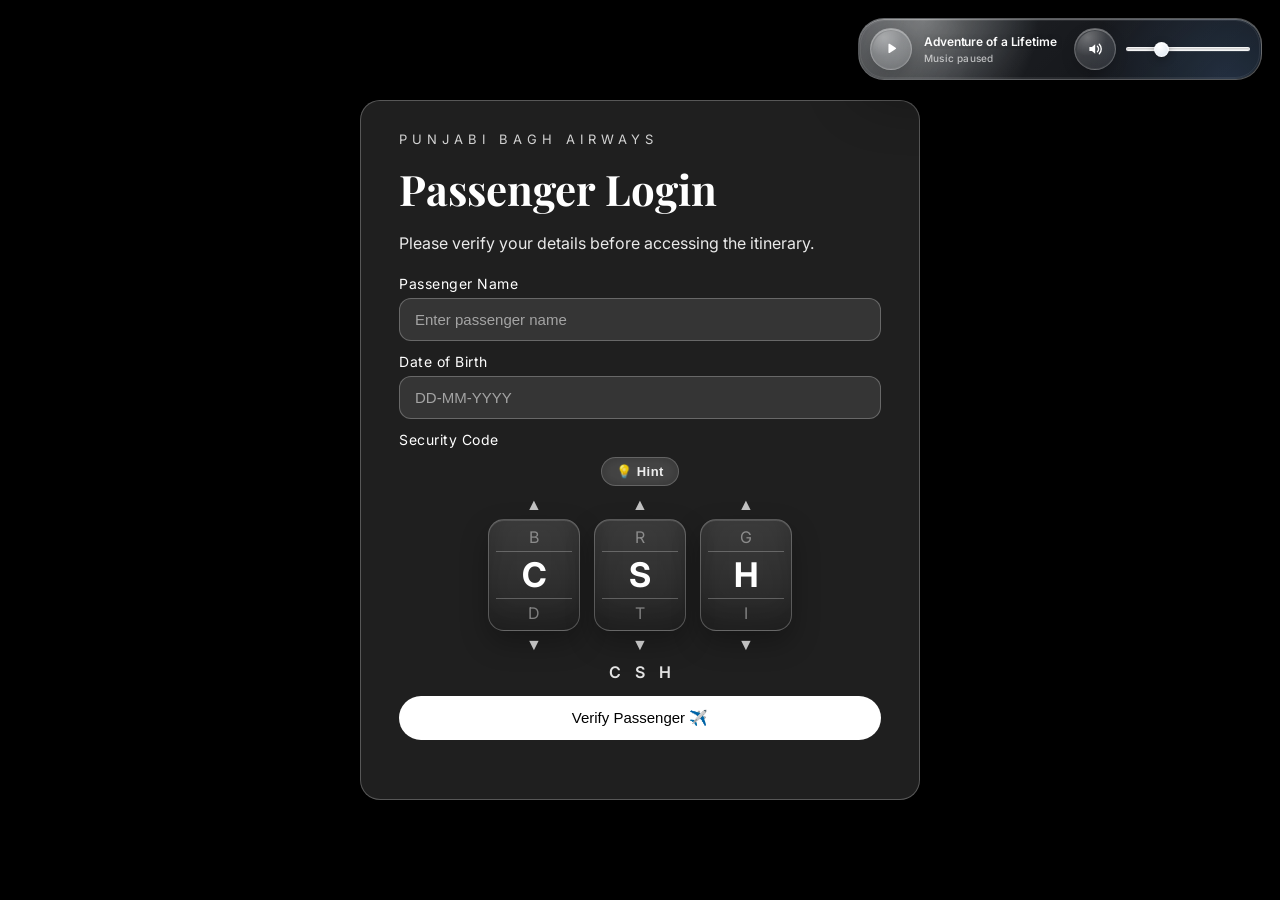
==== index.html @ 774833c1 "Add files via upload" ====
<!DOCTYPE html>
<html lang="en">

<head>

<meta charset="UTF-8">

<meta name="viewport" content="width=device-width, initial-scale=1.0">


<title>
Punjabi Bagh Airways ✈️
</title>



<link rel="preconnect" href="https://fonts.googleapis.com">

<link rel="preconnect" href="https://fonts.gstatic.com" crossorigin>


<link href="https://fonts.googleapis.com/css2?family=Inter:wght@300;400;500;600&family=Playfair+Display:wght@600;700&display=swap" rel="stylesheet">


<link rel="stylesheet" href="style.css">


</head>



<body>



<!-- BACKGROUND VIDEO -->

<video class="background-video"
       autoplay
       muted
       loop
       playsinline>

    <source src="assets/plane-takeoff.mp4" type="video/mp4">

</video>




<div class="video-overlay"></div>


<!-- BACKGROUND MUSIC -->
<audio id="backgroundMusic" loop preload="metadata">
    <source src="assets/music/coldplay.mp3" type="audio/mpeg">
    Your browser does not support background audio.
</audio>

<div class="music-player" id="musicPlayer" aria-label="Background music controls">
    <div class="music-player-shine" aria-hidden="true"></div>

    <button type="button"
            class="music-icon-button"
            id="musicPlayButton"
            aria-label="Play background music"
            title="Play background music">
        <span class="music-icon" id="musicPlayIcon" aria-hidden="true"></span>
    </button>

    <div class="music-details">
        <span class="music-title">Adventure of a Lifetime</span>
        <span class="music-status" id="musicStatus" aria-live="polite">Music paused</span>
    </div>

    <button type="button"
            class="music-icon-button"
            id="musicMuteButton"
            aria-label="Mute background music"
            title="Mute background music">
        <span class="music-icon" id="musicMuteIcon" aria-hidden="true"></span>
    </button>

    <label class="volume-control" for="musicVolume">
        <span class="sr-only">Background music volume</span>
        <input type="range"
               id="musicVolume"
               min="0"
               max="100"
               value="25"
               aria-label="Background music volume">
    </label>
</div>

<main class="container">






<!-- =========================
     LOGIN SCREEN
========================= -->

<section class="screen login-card">

    <p class="brand">PUNJABI BAGH AIRWAYS</p>

    <h1>Passenger Login</h1>

    <p class="login-subtitle">
        Please verify your details before accessing the itinerary.
    </p>

    <div class="login-form">

        <label>
            Passenger Name
            <input id="loginName" type="text" placeholder="Enter passenger name">
        </label>

        <label>
            Date of Birth
            <input id="loginDob" type="text" placeholder="DD-MM-YYYY" maxlength="10">
        </label>

        <div class="security-section">
            <span class="security-label">Security Code</span>

            <div class="hint-wrapper">
                <button
                    type="button"
                    class="hint-trigger"
                    id="hintTrigger"
                    aria-expanded="false"
                    aria-controls="securityHint">
                    💡 Hint
                </button>

                <div
                    class="security-hint"
                    id="securityHint"
                    role="tooltip"
                    aria-hidden="true">
                    Think of someone who always<br>
                    gets excited to see you. 🐶
                </div>
            </div>

            <div class="scroll-lock" aria-label="Three letter security lock">

                <div class="lock-wheel" data-wheel="0">
                    <button type="button" class="lock-arrow lock-up" aria-label="Previous letter">▲</button>
                    <div class="lock-window">
                        <span class="lock-prev">Q</span>
                        <strong class="lock-current">R</strong>
                        <span class="lock-next">S</span>
                    </div>
                    <button type="button" class="lock-arrow lock-down" aria-label="Next letter">▼</button>
                </div>

                <div class="lock-wheel" data-wheel="1">
                    <button type="button" class="lock-arrow lock-up" aria-label="Previous letter">▲</button>
                    <div class="lock-window">
                        <span class="lock-prev">H</span>
                        <strong class="lock-current">I</strong>
                        <span class="lock-next">J</span>
                    </div>
                    <button type="button" class="lock-arrow lock-down" aria-label="Next letter">▼</button>
                </div>

                <div class="lock-wheel" data-wheel="2">
                    <button type="button" class="lock-arrow lock-up" aria-label="Previous letter">▲</button>
                    <div class="lock-window">
                        <span class="lock-prev">N</span>
                        <strong class="lock-current">O</strong>
                        <span class="lock-next">P</span>
                    </div>
                    <button type="button" class="lock-arrow lock-down" aria-label="Next letter">▼</button>
                </div>

            </div>

            <div class="selected-code" id="selectedCode">RIO</div>
        </div>

        <button id="loginButton" class="login-btn">
            Verify Passenger ✈️
        </button>

        <p id="loginMessage"></p>

    </div>

</section>


<!-- =========================
     PAGE 1
========================= -->


<section class="screen invitation-card hidden">

    <p class="brand">
        PUNJABI BAGH AIRWAYS
    </p>

    <h1>
        One Trip.<br>
        Two Countries.<br>
        Countless Stories.
    </h1>

    <p class="subtitle">
        An office trip.
        <br>
        A travel plan.
        <br>
        One unforgettable itinerary.
    </p>

    <div class="route">

        <span>🇮🇳 India</span>

        <span class="arrow">→</span>

        <span>🇬🇧 London</span>

        <span class="arrow">→</span>

        <span>🇯🇵 Japan</span>

    </div>

    <div class="journey-card">

        <div class="journey-item">
            <span class="journey-title">Phase 01</span>
            <span class="journey-text">Case Studies & Meetings 🇬🇧</span>
        </div>

        <div class="journey-item">
            <span class="journey-title">Phase 02</span>
            <span class="journey-text">Sushi, Shrines & Side Quests 🇯🇵</span>
        </div>

    </div>

    <p class="question">
        Passenger <strong>Tanya Arora</strong>,
        <br><br>
        Would you like to accept this itinerary?
    </p>

    <div class="buttons">

        <button class="yes-btn">
            Accept Boarding ✈️
        </button>

        <button class="no-btn" id="noButton">
            Maybe Later
        </button>

    </div>

    <p id="funnyMessage"></p>

</section>









<!-- =========================
     PAGE 2
========================= -->


<section class="screen verification-card hidden">


<p class="brand">

TRAVEL SYSTEM

</p>




<h1>

Companion Verification

</h1>



<p>

Preparing travel clearance...

</p>





<div class="progress-container">

<div class="progress-bar"></div>

</div>





<div class="percentage">

0%

</div>






<div class="checks">


<p>

Adventure Level

<span>

◌

</span>

</p>



<p>

Food Exploration

<span>

◌

</span>

</p>




<p>

Photo Patience

<span>

◌

</span>

</p>




<p>

Walking Endurance

<span>

◌

</span>

</p>



</div>







<h2 class="approved hidden">

TRAVEL COMPANION APPROVED

</h2>




</section>









<!-- =========================
     PAGE 3
========================= -->


<section class="screen agreement-card hidden">


<p class="brand">

OFFICIAL DOCUMENT

</p>




<h1>

Travel Companion Agreement

</h1>





<div class="terms">


<p>

01 — You accept unlimited walking because the best places are never near the station. 🚶

</p>



<p>

02 — You acknowledge that getting lost is not a mistake; it is an unplanned sightseeing opportunity. 🗺️😂

</p>



<p>

03 — You agree that this journey shall not serve as unofficial therapy, and that your companion's character shall not be professionally analyzed or judged during the trip. 🧠😂

</p>



<p>

04 — You acknowledge that your companion's patience level is high enough to survive "just one more photo." 📸😂

</p>



<p>

05 — You promise not to judge your companion's terrible jokes. 😂

</p>



<p>

06 — You agree not to drag your companion into unnecessary daredevil activities... but don't worry, they will still be there as the official safety department. 😄

</p>



</div>







<div class="agreement-footer">


<p>

No cancellations, no refunds — just office missions, new places, funny moments, and stories to tell later. 😄✈️🌸

</p>


</div>







<button class="accept-btn">

Confirm Travel Clearance ✈️

</button>



</section>









<!-- =========================
     PAGE 4
     TRAVEL PORTAL
========================= -->

<section class="screen boarding-card hidden">

    <!-- GENERATING SCREEN -->
    <div class="ticket-loading">
        <p>GENERATING BOARDING PASS</p>
        <div class="scanner"></div>
        <span>PLEASE WAIT...</span>
    </div>

    <!-- TRAVEL PORTAL -->
    <div class="ticket-content hidden">

        <p class="brand">PUNJABI BAGH AIRWAYS</p>

        <nav class="travel-tabs" aria-label="Travel information">
            <button type="button" class="travel-tab active" data-tab="boarding-panel">
                Boarding Pass
            </button>

            <button type="button" class="travel-tab" data-tab="itinerary-panel">
                Itinerary
            </button>

            <button type="button" class="travel-tab" data-tab="companion-panel">
                Companion Profile
            </button>

            <button type="button" class="travel-tab" data-tab="terms-panel">
                Terms &amp; Conditions
            </button>
        </nav>

        <!-- BOARDING PASS -->
        <div class="travel-panel active" id="boarding-panel">

            <div class="boarding-pass-heading">
                <h1>BOARDING PASS</h1>

                <div class="boarding-pass-avatar">
                    <img src="assets/images/Passenger_Pic.jpg"
                         alt="Tanya Arora">
                </div>
            </div>

            <div class="ticket">

                <div>
                    PASSENGER
                    <strong>Tanya Arora</strong>
                </div>

                <div>
                    ROUTE
                    <strong>India 🇮🇳 → London 🇬🇧 → Japan 🇯🇵</strong>
                </div>

                <div>
                    MISSION
                    <strong>Case Study First. Sushi Later. 🍣</strong>
                </div>

                <div>
                    SEAT
                    <strong>Window Seat, Of Course ✈️😄</strong>
                </div>

                <div>
                    STATUS
                    <strong class="approved-status">Travel Companion Approved</strong>
                </div>

            </div>

            <div class="stamp hidden">APPROVED</div>

            <p class="barcode">
                || ||| || |||| || |
                <br>
                PBA-2026-LON-JPN
            </p>

            <p class="final-message">
                See you at the departure gate ✈️
            </p>

        </div>

        <!-- ITINERARY -->
        <div class="travel-panel" id="itinerary-panel">

            <h1>ITINERARY</h1>

            <p class="portal-intro">
                Proposed journey plan — ready to be updated as flights, hotels,
                meetings, and activities are confirmed.
            </p>

            <div class="itinerary-list">

                <article class="itinerary-item">
                    <span class="itinerary-day">DAY 01</span>
                    <div>
                        <strong>India → London</strong>
                        <p>Departure, arrival, hotel check-in and rest.</p>
                    </div>
                </article>

                <article class="itinerary-item">
                    <span class="itinerary-day">DAY 02–04</span>
                    <div>
                        <strong>London Case Study Mission</strong>
                        <p>Meetings, school visits and psychology case-study activities.</p>
                    </div>
                </article>

                <article class="itinerary-item">
                    <span class="itinerary-day">DAY 05</span>
                    <div>
                        <strong>London Exploration</strong>
                        <p>City sightseeing followed by the evening flight to Japan.</p>
                    </div>
                </article>

                <article class="itinerary-item">
                    <span class="itinerary-day">DAY 06</span>
                    <div>
                        <strong>Arrival in Japan</strong>
                        <p>Hotel check-in, local exploration and recovery from the flight.</p>
                    </div>
                </article>

                <article class="itinerary-item">
                    <span class="itinerary-day">DAY 07–14</span>
                    <div>
                        <strong>Japan Adventure</strong>
                        <p>Tokyo, shrines, food, shopping, side quests and unlimited photos.</p>
                    </div>
                </article>

                <article class="itinerary-item">
                    <span class="itinerary-day">DAY 15</span>
                    <div>
                        <strong>Return Home</strong>
                        <p>Final breakfast, airport transfer and return flight to India.</p>
                    </div>
                </article>

            </div>

        </div>

        <!-- COMPANION PROFILE -->
        <div class="travel-panel" id="companion-panel">

            <h1>COMPANION PROFILE</h1>

            <div class="companion-profile">

                <div class="companion-avatar">
                    <img src="assets/images/Companion_Pic.jpg"
                         alt="Mokshith Sharma">
                </div>

                <div class="profile-heading">
                    <span>NAME</span>
                    <strong>Mokshith Sharma</strong>
                </div>

                <div class="profile-heading">
                    <span>ROLE</span>
                    <strong>An Introvert Explorer</strong>
                </div>

                <div class="profile-section">
                    <h2>Travel Style</h2>

                    <ul class="profile-list">
                        <li>✓ Anime Lover 🎌</li>
                        <li>✓ Harry Potter Fan ⚡</li>
                        <li>✓ Rom-Com Connoisseur 🎬</li>
                        <li>✓ Patience Level: Legendary 🧘</li>
                        <li>✓ Happy to Trade the Window Seat ✈️</li>
                        <li>✓ Goes With the Flow 🌍</li>
                    </ul>
                </div>

                <div class="profile-section">
                    <h2>Emergency Skill</h2>
                    <p>Professional luggage guardian. 🧳😄</p>
                </div>

                <div class="profile-section">
                    <h2>Travel Rating</h2>
                    <p class="travel-rating" aria-label="Five out of five stars">
                        ★★★★★
                    </p>
                </div>

            </div>

        </div>

        <!-- TERMS & CONDITIONS REFERENCE -->
        <div class="travel-panel" id="terms-panel">

            <p class="portal-document-label">OFFICIAL DOCUMENT • REFERENCE COPY</p>

            <h1>TERMS &amp; CONDITIONS</h1>

            <p class="portal-intro">
                Travel Companion Agreement — available here for future reference
                after travel clearance has been confirmed.
            </p>

            <div class="portal-terms">

                <p>
                    <span>01</span>
                    You accept unlimited walking because the best places are never near the station. 🚶
                </p>

                <p>
                    <span>02</span>
                    You acknowledge that getting lost is not a mistake; it is an unplanned sightseeing opportunity. 🗺️😂
                </p>

                <p>
                    <span>03</span>
                    You agree that this journey shall not serve as unofficial therapy, and that your companion's character shall not be professionally analyzed or judged during the trip. 🧠😂
                </p>

                <p>
                    <span>04</span>
                    You acknowledge that your companion's patience level is high enough to survive “just one more photo.” 📸😂
                </p>

                <p>
                    <span>05</span>
                    You promise not to judge your companion's terrible jokes. 😂
                </p>

                <p>
                    <span>06</span>
                    You agree not to drag your companion into unnecessary daredevil activities... but don't worry, they will still be there as the official safety department. 😄
                </p>

            </div>

            <div class="portal-terms-footer">
                <strong>Travel Clearance Confirmed</strong>
                <p>
                    No cancellations, no refunds — just office missions, new places,
                    funny moments, and stories to tell later. 😄✈️🌸
                </p>
            </div>

        </div>

    </div>

</section>









</main>






<script src="script.js"></script>



</body>


</html>
---- style.css ----
* {
    margin: 0;
    padding: 0;
    box-sizing: border-box;
}


body {

    min-height:100vh;

    font-family:'Inter', sans-serif;

    color:white;

    background:black;

    overflow-x:hidden;

}





/* BACKGROUND VIDEO */

.background-video {

    position:fixed;

    inset:0;

    width:100%;

    height:100%;

    object-fit:cover;

    z-index:-2;

}



.video-overlay {

    position:fixed;

    inset:0;

    background:

    linear-gradient(

        rgba(0,0,0,0.55),

        rgba(0,0,0,0.85)

    );

    z-index:-1;

}





/* MAIN CONTAINER */


.container {

    min-height:100vh;

    display:flex;

    justify-content:center;

    align-items:center;

    padding:40px 20px;

}





/* COMMON CARDS */


.screen {

    width:90%;

    max-width:650px;


    padding:45px;


    background:

    rgba(255,255,255,0.12);


    backdrop-filter:blur(18px);


    border:

    1px solid rgba(255,255,255,0.25);


    border-radius:20px;


    box-shadow:

    0 30px 80px rgba(0,0,0,0.6);


    animation:fadeIn 1s ease;

}





.brand {

    font-size:13px;

    letter-spacing:5px;

    opacity:.8;

    margin-bottom:25px;

}





h1 {

    font-family:'Playfair Display',serif;

    font-size:42px;

    margin-bottom:25px;

}



.subtitle {

    font-size:20px;

    line-height:1.6;

}





.route {

    display:flex;

    justify-content:center;

    align-items:center;

    gap:25px;

    font-size:26px;

    margin:35px 0;

}





.question {

    margin-bottom:25px;

    font-size:18px;

}







/* BUTTONS */


.buttons {

    display:flex;

    gap:20px;

}



button {

    padding:15px 35px;

    border-radius:50px;

    border:none;

    cursor:pointer;

    transition:.3s;

    font-size:15px;

}



button:hover {

    transform:translateY(-3px);

}



.yes-btn {

    background:white;

    color:black;

}



.no-btn {

    background:transparent;

    color:white;

    border:1px solid white;

}





/* VERIFICATION */


.progress-container {

    width:100%;

    height:8px;

    background:rgba(255,255,255,.3);

    margin:30px 0;

    border-radius:20px;

}



.progress-bar {

    width:0%;

    height:100%;

    background:white;

    border-radius:20px;

}



.percentage {

    text-align:center;

    font-size:25px;

}





.checks {

    margin-top:30px;

}



.checks p {

    display:flex;

    justify-content:space-between;

    padding:15px 0;

    border-bottom:1px solid rgba(255,255,255,.2);

}





.approved {

    text-align:center;

    margin-top:30px;

    letter-spacing:3px;

}







/* AGREEMENT */


.terms {

    margin-top:25px;

}



.terms p {

    margin:18px 0;

    line-height:1.6;

}



.agreement-footer {

    margin-top:30px;

    padding-top:20px;

    border-top:1px solid rgba(255,255,255,.3);

}





.accept-btn {

    margin-top:30px;

    width:100%;

    background:white;

    color:black;

}








/* BOARDING PASS */


.boarding-card {

    background:#f5f1e8;

    color:#111;

}





.boarding-card .brand {

    color:#555;

}



.ticket-loading {

    text-align:center;

}



.ticket-loading p {

    letter-spacing:5px;

}





.scanner {

    width:250px;

    height:3px;

    background:#111;

    margin:30px auto;

    overflow:hidden;

    position:relative;

}



.scanner::after {

    content:"";

    position:absolute;

    width:80px;

    height:100%;

    background:white;

    left:-80px;

    animation:scan 1.5s infinite;

}





.ticket-content {

    animation:ticketSlide 1s ease;

}





.ticket {

    margin-top:30px;

}



.ticket > div {

    padding:18px 0;

    border-bottom:1px dashed #999;

}



.ticket strong {

    display:block;

    margin-top:6px;

    font-size:18px;

}




.stamp {

    display:inline-block;

    margin-top:30px;

    padding:12px 25px;

    border:3px solid #111;

    letter-spacing:4px;

    transform:rotate(-8deg);

    animation:stamp .6s ease;

}





.barcode {

    margin-top:30px;

    font-family:monospace;

    letter-spacing:5px;

}



.final-message {

    margin-top:25px;

    text-align:center;

}







/* UTILITY */


.hidden {

    display:none;

}





.fade-out {

    animation:fadeOut .8s forwards;

}





@keyframes scan {

    from {

        left:-80px;

    }

    to {

        left:250px;

    }

}




@keyframes ticketSlide {

    from {

        opacity:0;

        transform:translateY(80px);

    }

    to {

        opacity:1;

        transform:translateY(0);

    }

}



@keyframes stamp {

    from {

        opacity:0;

        transform:scale(3) rotate(-20deg);

    }

    to {

        opacity:1;

        transform:scale(1) rotate(-8deg);

    }

}





@keyframes fadeIn {

    from {

        opacity:0;

        transform:translateY(30px);

    }

    to {

        opacity:1;

        transform:translateY(0);

    }

}




@keyframes fadeOut {

    from {

        opacity:1;

    }

    to {

        opacity:0;

    }

}







@media(max-width:600px){


h1 {

font-size:32px;

}


.screen {

padding:30px;

}


.buttons {

flex-direction:column;

}



.route {

font-size:20px;

}


}

.journey-card{
    margin:35px 0;
    padding:20px;
    border:1px solid rgba(255,255,255,.15);
    border-radius:16px;
    background:rgba(255,255,255,.05);
}

.journey-item{
    display:flex;
    justify-content:space-between;
    align-items:center;
    padding:12px 0;
}

.journey-item:not(:last-child){
    border-bottom:1px solid rgba(255,255,255,.08);
}

.journey-title{
    font-size:12px;
    letter-spacing:2px;
    opacity:.7;
    text-transform:uppercase;
}

.journey-text{
    font-weight:500;
}

/* LOGIN */

.login-card {
    max-width: 560px;
}

.login-subtitle {
    line-height: 1.6;
    opacity: .9;
    margin-bottom: 28px;
}

.login-form {
    display: grid;
    gap: 18px;
}

.login-form label {
    display: grid;
    gap: 8px;
    font-size: 14px;
    letter-spacing: .5px;
}

.login-form input {
    width: 100%;
    padding: 14px 16px;
    border-radius: 12px;
    border: 1px solid rgba(255,255,255,.25);
    background: rgba(255,255,255,.10);
    color: white;
    outline: none;
    font-size: 15px;
}

.login-form input::placeholder {
    color: rgba(255,255,255,.55);
}

.login-form input:focus {
    border-color: white;
    background: rgba(255,255,255,.15);
}

.login-btn {
    margin-top: 8px;
    width: 100%;
    background: white;
    color: black;
}

#loginMessage {
    min-height: 24px;
    text-align: center;
    font-size: 14px;
}

.login-success {
    color: #8ff0b4;
}

.login-error {
    color: #ff9a9a;
}


/* THREE-WHEEL SCROLL LOCK */

.security-section {
    display: grid;
    gap: 14px;
}

.security-label {
    font-size: 14px;
    letter-spacing: .5px;
}

.hint-wrapper {
    position: relative;
    display: flex;
    justify-content: center;
    z-index: 5;
}

.hint-trigger {
    padding: 7px 15px;
    border-radius: 999px;
    border: 1px solid rgba(255,255,255,.2);
    background: rgba(255,255,255,.08);
    color: rgba(255,255,255,.9);
    font-size: 13px;
    font-weight: 600;
    letter-spacing: .5px;
    backdrop-filter: blur(10px);
}

.hint-trigger:hover,
.hint-trigger:focus-visible,
.hint-trigger[aria-expanded="true"] {
    transform: none;
    background: rgba(255,255,255,.16);
    border-color: rgba(255,255,255,.38);
    outline: none;
}

.security-hint {
    position: absolute;
    left: 50%;
    bottom: calc(100% + 10px);
    width: min(330px, calc(100vw - 48px));
    margin: 0;
    padding: 12px 16px;
    border-radius: 14px;
    background: rgba(20,20,20,.88);
    border: 1px solid rgba(255,255,255,.2);
    box-shadow: 0 15px 35px rgba(0,0,0,.38);
    line-height: 1.5;
    text-align: center;
    color: rgba(255,255,255,.92);
    opacity: 0;
    visibility: hidden;
    pointer-events: none;
    transform: translate(-50%, 8px);
    transition: opacity .22s ease, transform .22s ease, visibility .22s ease;
}

.security-hint::after {
    content: "";
    position: absolute;
    top: 100%;
    left: 50%;
    width: 10px;
    height: 10px;
    background: rgba(20,20,20,.88);
    border-right: 1px solid rgba(255,255,255,.2);
    border-bottom: 1px solid rgba(255,255,255,.2);
    transform: translate(-50%, -5px) rotate(45deg);
}

.hint-trigger:hover + .security-hint,
.hint-trigger:focus-visible + .security-hint,
.security-hint.is-visible {
    opacity: 1;
    visibility: visible;
    transform: translate(-50%, 0);
}

.scroll-lock {
    display: flex;
    justify-content: center;
    align-items: center;
    gap: 18px;
    margin-top: 4px;
}

.lock-wheel {
    width: 92px;
    display: grid;
    gap: 8px;
}

.lock-arrow {
    width: 100%;
    padding: 4px 0;
    background: transparent;
    color: white;
    border: none;
    opacity: .72;
    font-size: 16px;
}

.lock-arrow:hover {
    transform: none;
    opacity: 1;
}

.lock-window {
    display: grid;
    place-items: center;
    gap: 4px;
    min-height: 128px;
    padding: 10px;
    border-radius: 16px;
    background:
        linear-gradient(180deg, rgba(255,255,255,.13), rgba(255,255,255,.04));
    border: 1px solid rgba(255,255,255,.22);
    box-shadow:
        inset 0 1px 0 rgba(255,255,255,.12),
        inset 0 -18px 28px rgba(0,0,0,.22),
        0 12px 28px rgba(0,0,0,.28);
    user-select: none;
}

.lock-window span {
    color: rgba(255,255,255,.42);
    font-size: 16px;
}

.lock-current {
    width: 100%;
    padding: 8px 0;
    text-align: center;
    font-size: 38px;
    line-height: 1;
    border-top: 1px solid rgba(255,255,255,.25);
    border-bottom: 1px solid rgba(255,255,255,.25);
}

.selected-code {
    text-align: center;
    letter-spacing: 14px;
    padding-left: 14px;
    font-weight: 600;
    opacity: .88;
}

@media(max-width:600px) {
    .scroll-lock {
        gap: 10px;
    }

    .lock-wheel {
        width: 76px;
    }

    .lock-window {
        min-height: 116px;
    }

    .lock-current {
        font-size: 32px;
    }
}


/* FINAL TRAVEL PORTAL */

.boarding-card {
    max-width: 720px;
}

.travel-tabs {
    display: grid;
    grid-template-columns: repeat(4, 1fr);
    gap: 8px;
    margin: 4px 0 34px;
    padding: 6px;
    border-radius: 16px;
    background: #e7e2d8;
}

.travel-tab {
    width: 100%;
    padding: 12px 10px;
    border-radius: 11px;
    background: transparent;
    color: #555;
    font-size: 13px;
    font-weight: 600;
}

.travel-tab:hover {
    transform: none;
    background: rgba(255,255,255,.55);
}

.travel-tab.active {
    background: #111;
    color: #fff;
    box-shadow: 0 8px 18px rgba(0,0,0,.18);
}

.travel-panel {
    display: none;
    animation: portalPanelIn .45s ease;
}

.travel-panel.active {
    display: block;
}

.portal-intro {
    margin: -8px 0 28px;
    color: #555;
    line-height: 1.65;
}

/* ITINERARY */

.itinerary-list {
    display: grid;
    gap: 14px;
}

.itinerary-item {
    display: grid;
    grid-template-columns: 90px 1fr;
    gap: 18px;
    padding: 18px;
    border: 1px solid #d5cec0;
    border-radius: 15px;
    background: rgba(255,255,255,.55);
}

.itinerary-day {
    align-self: start;
    font-size: 11px;
    font-weight: 600;
    letter-spacing: 2px;
    color: #777;
}

.itinerary-item strong {
    display: block;
    margin-bottom: 7px;
    font-size: 17px;
}

.itinerary-item p {
    color: #555;
    line-height: 1.55;
}

/* COMPANION PROFILE */

.companion-profile {
    display: grid;
    gap: 18px;
}

.companion-avatar {
    width: 84px;
    height: 84px;
    display: grid;
    place-items: center;
    border-radius: 50%;
    background: #111;
    color: #fff;
    font-family: 'Playfair Display', serif;
    font-size: 28px;
    letter-spacing: 2px;
}

.profile-heading,
.profile-section {
    padding: 18px 0;
    border-bottom: 1px dashed #aaa;
}

.profile-heading span {
    display: block;
    margin-bottom: 7px;
    font-size: 11px;
    letter-spacing: 2px;
    color: #777;
}

.profile-heading strong {
    font-size: 20px;
}

.profile-section h2 {
    margin-bottom: 12px;
    font-family: 'Inter', sans-serif;
    font-size: 13px;
    letter-spacing: 2px;
    text-transform: uppercase;
    color: #666;
}

.profile-section p {
    font-size: 18px;
    font-weight: 600;
}

.profile-list {
    display: grid;
    gap: 10px;
    list-style: none;
    font-size: 17px;
    font-weight: 500;
}

.travel-rating {
    letter-spacing: 7px;
    font-size: 27px !important;
}

@keyframes portalPanelIn {
    from {
        opacity: 0;
        transform: translateY(14px);
    }

    to {
        opacity: 1;
        transform: translateY(0);
    }
}

@media(max-width:600px) {
    .travel-tabs {
        grid-template-columns: 1fr;
    }

    .itinerary-item {
        grid-template-columns: 1fr;
        gap: 8px;
    }
}


/* LATEST UI ADJUSTMENTS */

/* Keep login content compact enough to show the validation message */
.login-card {
    padding: 30px 38px;
}

.login-card .brand {
    margin-bottom: 14px;
}

.login-card h1 {
    margin-bottom: 14px;
}

.login-subtitle {
    margin-bottom: 18px;
}

.login-form {
    gap: 12px;
}

.login-form label {
    gap: 6px;
}

.login-form input {
    padding: 12px 15px;
}

.security-section {
    gap: 9px;
}

.hint-trigger {
    padding: 6px 14px;
}

.scroll-lock {
    margin-top: 0;
    gap: 14px;
}

.lock-wheel {
    gap: 4px;
}

.lock-window {
    min-height: 108px;
    padding: 7px;
}

.lock-current {
    font-size: 34px;
    padding: 6px 0;
}

.lock-arrow {
    padding: 1px 0;
}

.selected-code {
    margin-top: -2px;
}

.login-btn {
    margin-top: 2px;
    padding-top: 13px;
    padding-bottom: 13px;
}

#loginMessage {
    min-height: 20px;
    margin-top: -3px;
}

/* Companion profile image */
.companion-avatar {
    width: 112px;
    height: 112px;
    display: block;
    overflow: hidden;
    border-radius: 50%;
    background: transparent;
    border: 4px solid rgba(255,255,255,.9);
    box-shadow: 0 12px 30px rgba(0,0,0,.2);
}

.companion-avatar img {
    width: 100%;
    height: 100%;
    display: block;
    object-fit: cover;
    object-position: center;
}

/* Green approvals */
.approved {
    color: #2e9b57;
}

.approved-status {
    color: #238548;
}

.stamp {
    color: #238548;
    border-color: #238548;
}

@media(max-width:600px) {
    .container {
        padding: 16px 12px;
        align-items: flex-start;
    }

    .login-card {
        width: 100%;
        padding: 22px 20px;
    }

    .login-card .brand {
        margin-bottom: 10px;
    }

    .login-card h1 {
        margin-bottom: 10px;
    }

    .login-subtitle {
        margin-bottom: 14px;
    }

    .login-form {
        gap: 9px;
    }

    .security-section {
        gap: 7px;
    }

    .hint-trigger {
        padding: 6px 13px;
    }

    .security-hint {
        bottom: calc(100% + 9px);
        width: min(300px, calc(100vw - 34px));
        padding: 11px 13px;
        font-size: 13px;
    }

    .scroll-lock {
        gap: 8px;
    }

    .lock-wheel {
        width: 72px;
    }

    .lock-window {
        min-height: 96px;
    }

    .lock-current {
        font-size: 30px;
    }
}


/* TERMS & CONDITIONS REFERENCE PANEL */

.portal-document-label {
    margin-bottom: 12px;
    color: #777;
    font-size: 11px;
    font-weight: 600;
    letter-spacing: 2.5px;
}

.portal-terms {
    display: grid;
    gap: 12px;
}

.portal-terms p {
    display: grid;
    grid-template-columns: 38px 1fr;
    gap: 14px;
    align-items: start;
    padding: 16px;
    border: 1px solid #d5cec0;
    border-radius: 14px;
    background: rgba(255,255,255,.55);
    color: #333;
    line-height: 1.6;
}

.portal-terms p span {
    display: grid;
    place-items: center;
    width: 34px;
    height: 34px;
    border-radius: 50%;
    background: #111;
    color: #fff;
    font-size: 11px;
    font-weight: 600;
    letter-spacing: 1px;
}

.portal-terms-footer {
    margin-top: 24px;
    padding: 20px;
    border: 1px solid rgba(35,133,72,.28);
    border-radius: 15px;
    background: rgba(35,133,72,.08);
}

.portal-terms-footer strong {
    display: block;
    margin-bottom: 8px;
    color: #238548;
    font-size: 13px;
    letter-spacing: 1.5px;
    text-transform: uppercase;
}

.portal-terms-footer p {
    color: #444;
    line-height: 1.65;
}

@media(max-width:600px) {
    .portal-terms p {
        grid-template-columns: 32px 1fr;
        gap: 10px;
        padding: 14px;
    }

    .portal-terms p span {
        width: 30px;
        height: 30px;
    }
}

/* APPLE-INSPIRED LIQUID GLASS MUSIC PLAYER */

.music-player {
    position: fixed;
    top: 18px;
    right: 18px;
    z-index: 1000;
    isolation: isolate;

    display: grid;
    grid-template-columns: 42px minmax(142px, auto) 42px minmax(96px, 124px);
    align-items: center;
    gap: 10px;

    width: fit-content;
    max-width: calc(100vw - 36px);
    padding: 9px 11px;

    border: 1px solid rgba(255,255,255,.28);
    border-radius: 26px;

    background:
        linear-gradient(135deg,
            rgba(255,255,255,.18) 0%,
            rgba(255,255,255,.08) 42%,
            rgba(255,255,255,.04) 100%),
        rgba(16,22,31,.42);

    box-shadow:
        0 18px 55px rgba(0,0,0,.30),
        0 3px 12px rgba(0,0,0,.16),
        inset 0 1px 0 rgba(255,255,255,.32),
        inset 0 -1px 0 rgba(255,255,255,.08);

    color: white;

    backdrop-filter: blur(28px) saturate(180%);
    -webkit-backdrop-filter: blur(28px) saturate(180%);

    overflow: hidden;
    transform: translateZ(0);
    transition:
        transform .35s cubic-bezier(.2,.8,.2,1),
        border-color .35s ease,
        box-shadow .35s ease,
        background .35s ease;
}

.music-player::before {
    content: "";
    position: absolute;
    inset: 0;
    z-index: -2;
    border-radius: inherit;
    background:
        radial-gradient(circle at 16% 0%,
            rgba(255,255,255,.34),
            transparent 34%),
        radial-gradient(circle at 92% 110%,
            rgba(116,173,255,.18),
            transparent 38%);
    pointer-events: none;
}

.music-player::after {
    content: "";
    position: absolute;
    inset: 1px;
    z-index: -1;
    border-radius: 25px;
    border: 1px solid rgba(255,255,255,.07);
    pointer-events: none;
}

.music-player:hover {
    transform: translateY(-2px) scale(1.01);
    border-color: rgba(255,255,255,.40);
    box-shadow:
        0 22px 65px rgba(0,0,0,.34),
        0 4px 16px rgba(0,0,0,.18),
        inset 0 1px 0 rgba(255,255,255,.42),
        inset 0 -1px 0 rgba(255,255,255,.10);
}

.music-player.is-playing {
    box-shadow:
        0 20px 60px rgba(0,0,0,.32),
        0 0 28px rgba(132,189,255,.12),
        inset 0 1px 0 rgba(255,255,255,.38),
        inset 0 -1px 0 rgba(255,255,255,.08);
}

.music-player-shine {
    position: absolute;
    top: -65%;
    left: -25%;
    width: 55%;
    height: 220%;
    z-index: -1;
    border-radius: 50%;
    background: linear-gradient(
        90deg,
        transparent,
        rgba(255,255,255,.14),
        transparent
    );
    filter: blur(8px);
    transform: rotate(16deg);
    pointer-events: none;
    opacity: .62;
}

.music-player.is-playing .music-player-shine {
    animation: liquidGlassShimmer 5.5s ease-in-out infinite;
}

.music-icon-button {
    position: relative;
    width: 42px;
    height: 42px;
    display: grid;
    place-items: center;
    flex: 0 0 auto;

    padding: 0;
    border: 1px solid rgba(255,255,255,.22);
    border-radius: 50%;

    background:
        linear-gradient(145deg,
            rgba(255,255,255,.19),
            rgba(255,255,255,.07));

    color: white;

    box-shadow:
        inset 0 1px 0 rgba(255,255,255,.30),
        inset 0 -1px 0 rgba(255,255,255,.06),
        0 5px 14px rgba(0,0,0,.16);

    backdrop-filter: blur(16px);
    -webkit-backdrop-filter: blur(16px);

    transition:
        transform .22s cubic-bezier(.2,.8,.2,1),
        background .22s ease,
        border-color .22s ease,
        box-shadow .22s ease;
}

.music-icon-button::after {
    content: "";
    position: absolute;
    inset: 2px;
    border-radius: inherit;
    background:
        radial-gradient(circle at 30% 18%,
            rgba(255,255,255,.24),
            transparent 48%);
    pointer-events: none;
}

.music-icon-button:hover {
    transform: scale(1.06);
    border-color: rgba(255,255,255,.38);
    background:
        linear-gradient(145deg,
            rgba(255,255,255,.26),
            rgba(255,255,255,.10));
    box-shadow:
        inset 0 1px 0 rgba(255,255,255,.38),
        0 7px 18px rgba(0,0,0,.20);
}

.music-icon-button:active {
    transform: scale(.94);
}

.music-icon-button:focus-visible {
    outline: 2px solid rgba(255,255,255,.88);
    outline-offset: 3px;
}

.music-icon {
    position: relative;
    z-index: 1;
    width: 18px;
    height: 18px;
    display: grid;
    place-items: center;
}

.music-icon svg {
    width: 100%;
    height: 100%;
    display: block;
    fill: currentColor;
}

.music-icon svg .sound-wave {
    fill: none;
    stroke: currentColor;
    stroke-width: 1.8;
    stroke-linecap: round;
}

.music-details {
    min-width: 0;
    display: grid;
    gap: 3px;
    padding: 0 2px;
}

.music-title {
    overflow: hidden;
    color: rgba(255,255,255,.98);
    font-size: 12px;
    font-weight: 600;
    letter-spacing: -.1px;
    text-overflow: ellipsis;
    white-space: nowrap;
    text-shadow: 0 1px 8px rgba(0,0,0,.22);
}

.music-status {
    color: rgba(255,255,255,.66);
    font-size: 10px;
    font-weight: 500;
    letter-spacing: .2px;
}

.music-player.is-playing .music-status {
    color: rgba(217,237,255,.82);
}

.volume-control {
    position: relative;
    display: flex;
    align-items: center;
    min-width: 96px;
}

.volume-control input {
    width: 100%;
    height: 18px;
    margin: 0;
    cursor: pointer;
    appearance: none;
    -webkit-appearance: none;
    background: transparent;
}

.volume-control input::-webkit-slider-runnable-track {
    height: 4px;
    border: 1px solid rgba(255,255,255,.18);
    border-radius: 999px;
    background:
        linear-gradient(
            90deg,
            rgba(255,255,255,.94),
            rgba(255,255,255,.94)
        );
    box-shadow:
        inset 0 1px 2px rgba(0,0,0,.18),
        0 1px 0 rgba(255,255,255,.10);
}

.volume-control input::-webkit-slider-thumb {
    width: 15px;
    height: 15px;
    margin-top: -6px;
    appearance: none;
    -webkit-appearance: none;
    border: 1px solid rgba(255,255,255,.68);
    border-radius: 50%;
    background:
        radial-gradient(circle at 35% 28%, #fff, #e7edf5 72%);
    box-shadow:
        0 2px 8px rgba(0,0,0,.32),
        inset 0 1px 0 rgba(255,255,255,.85);
    transition: transform .18s ease;
}

.volume-control input:hover::-webkit-slider-thumb {
    transform: scale(1.12);
}

.volume-control input::-moz-range-track {
    height: 4px;
    border: 1px solid rgba(255,255,255,.18);
    border-radius: 999px;
    background: rgba(255,255,255,.58);
    box-shadow:
        inset 0 1px 2px rgba(0,0,0,.18),
        0 1px 0 rgba(255,255,255,.10);
}

.volume-control input::-moz-range-thumb {
    width: 15px;
    height: 15px;
    border: 1px solid rgba(255,255,255,.68);
    border-radius: 50%;
    background: #f7f9fc;
    box-shadow: 0 2px 8px rgba(0,0,0,.32);
}

.volume-control input:focus-visible {
    outline: none;
}

.volume-control input:focus-visible::-webkit-slider-thumb {
    outline: 2px solid rgba(255,255,255,.86);
    outline-offset: 3px;
}

.sr-only {
    position: absolute;
    width: 1px;
    height: 1px;
    padding: 0;
    margin: -1px;
    overflow: hidden;
    clip: rect(0,0,0,0);
    white-space: nowrap;
    border: 0;
}

@keyframes liquidGlassShimmer {
    0%, 100% {
        left: -35%;
        opacity: .35;
    }

    50% {
        left: 92%;
        opacity: .72;
    }
}

@media(max-width:600px) {
    .music-player {
        top: 10px;
        right: 10px;
        grid-template-columns: 40px minmax(0, 1fr) 40px;
        width: min(330px, calc(100vw - 20px));
        padding: 8px 9px;
        border-radius: 24px;
    }

    .music-player::after {
        border-radius: 23px;
    }

    .music-icon-button {
        width: 40px;
        height: 40px;
    }

    .volume-control {
        grid-column: 1 / -1;
        min-width: 0;
        padding: 0 8px 2px;
    }

    .music-title {
        font-size: 11px;
    }

    .music-status {
        font-size: 9px;
    }

    .container {
        padding-top: 112px;
    }
}

@media(prefers-reduced-motion: reduce) {
    .music-player,
    .music-icon-button,
    .music-player-shine {
        animation: none !important;
        transition: none !important;
    }
}

/* BOARDING PASS HEADING WITH PASSENGER PHOTO */

.boarding-pass-heading {
    display: flex;
    align-items: center;
    justify-content: space-between;
    gap: 24px;
    margin-bottom: 25px;
}

.boarding-pass-heading h1 {
    margin-bottom: 0;
}

.boarding-pass-avatar {
    position: relative;
    width: 112px;
    height: 112px;
    flex: 0 0 112px;
    overflow: hidden;
    border: 4px solid rgba(255,255,255,.96);
    border-radius: 50%;
    background: #ded8cc;
    box-shadow: 0 12px 30px rgba(0,0,0,.20);
}

.boarding-pass-avatar img {
    position: absolute;
    inset: 0;
    width: 100%;
    height: 100%;
    max-width: none;
    display: block;
    object-fit: cover;
    object-position: 50% 38%;
    transform: scale(1.34);
    transform-origin: center;
}

@media(max-width:600px) {
    .boarding-pass-heading {
        gap: 16px;
        margin-bottom: 20px;
    }

    .boarding-pass-avatar {
        width: 96px;
        height: 96px;
        flex-basis: 96px;
    }
}
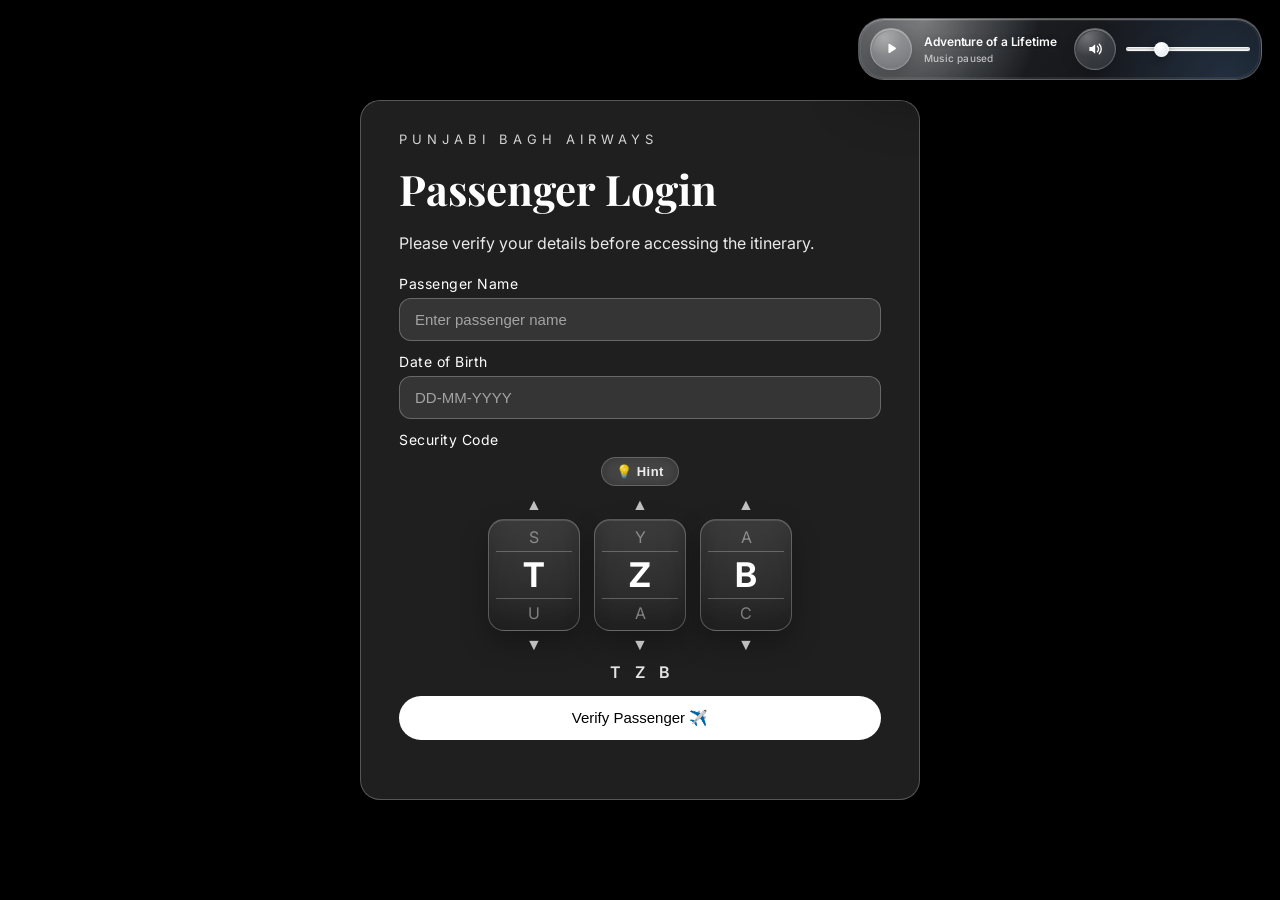
==== commit b8ef5a8e: "Add files via upload" ====
--- a/index.html
+++ b/index.html
@@ -577,6 +577,10 @@
                 Companion Profile
             </button>
 
+            <button type="button" class="travel-tab" data-tab="side-quests-panel">
+                Side Quests
+            </button>
+
             <button type="button" class="travel-tab" data-tab="terms-panel">
                 Terms &amp; Conditions
             </button>
@@ -752,6 +756,90 @@
 
         </div>
 
+        <!-- SIDE QUESTS -->
+        <div class="travel-panel" id="side-quests-panel">
+
+            <p class="portal-document-label">LIVE GOOGLE PLACES DISCOVERY</p>
+
+            <h1>SIDE QUEST GENERATOR</h1>
+
+            <p class="portal-intro">
+                Choose a destination and let Punjabi Bagh Airways assign your next adventure.
+                Every result is fetched live from Google Places.
+            </p>
+
+            <div class="side-quest-generator">
+
+                <fieldset class="destination-selector">
+                    <legend>Choose destination</legend>
+
+                    <label class="destination-option">
+                        <input type="radio" name="sideQuestDestination" value="london" checked>
+                        <span>
+                            <strong>London</strong>
+                            <small>🇬🇧 Landmarks, cafés and hidden corners</small>
+                        </span>
+                    </label>
+
+                    <label class="destination-option">
+                        <input type="radio" name="sideQuestDestination" value="japan">
+                        <span>
+                            <strong>Japan</strong>
+                            <small>🇯🇵 Anime, temples, views and side quests</small>
+                        </span>
+                    </label>
+                </fieldset>
+
+                <button type="button" class="generate-place-btn" id="generatePlaceButton">
+                    Generate Adventure 🎲
+                </button>
+
+                <p class="place-generator-status" id="placeGeneratorStatus" aria-live="polite">
+                    Select a destination and generate your first side quest.
+                </p>
+
+                <article class="generated-place-card hidden" id="generatedPlaceCard">
+                    <div class="generated-place-image-wrap">
+                        <img id="generatedPlaceImage" src="" alt="">
+                        <span class="generated-place-badge" id="generatedPlaceDestination">SIDE QUEST</span>
+                    </div>
+
+                    <div class="generated-place-content">
+                        <div class="generated-place-heading">
+                            <div>
+                                <span class="generated-place-label">YOUR RANDOM ADVENTURE</span>
+                                <h2 id="generatedPlaceName"></h2>
+                            </div>
+                            <div class="generated-place-rating" id="generatedPlaceRating" aria-label="Google rating"></div>
+                        </div>
+
+                        <p class="generated-place-address" id="generatedPlaceAddress"></p>
+                        <p class="generated-place-description" id="generatedPlaceDescription"></p>
+
+                        <div class="generated-place-actions">
+                            <a id="generatedPlaceMapsLink" class="maps-link" href="#" target="_blank" rel="noopener noreferrer">
+                                Open in Google Maps ↗
+                            </a>
+                            <button type="button" class="generate-again-btn" id="generateAnotherPlaceButton">
+                                Generate Another 🎲
+                            </button>
+                        </div>
+
+                        <div class="google-place-attribution" id="googlePlaceAttribution">
+                            Place data provided by Google.
+                        </div>
+                    </div>
+                </article>
+
+                <div class="places-setup-note" id="placesSetupNote">
+                    <strong>One-time setup required:</strong>
+                    Replace <code>YOUR_GOOGLE_MAPS_API_KEY</code> in <code>index.html</code>
+                    with your restricted Google Maps API key.
+                </div>
+
+            </div>
+        </div>
+
         <!-- TERMS & CONDITIONS REFERENCE -->
         <div class="travel-panel" id="terms-panel">
 
@@ -827,6 +915,22 @@
 
 
 
+<!-- GOOGLE MAPS JAVASCRIPT API
+     This browser key should remain restricted to the authorised GitHub Pages website and required APIs. -->
+<script>
+(g=>{var h,a,k,p="The Google Maps JavaScript API",c="google",l="importLibrary",
+q="__ib__",m=document,b=window;b=b[c]||(b[c]={});var d=b.maps||(b.maps={}),
+r=new Set,e=new URLSearchParams,u=()=>h||(h=new Promise(async(f,n)=>{
+await (a=m.createElement("script"));e.set("libraries",[...r]+"");for(k in g)
+e.set(k.replace(/[A-Z]/g,t=>"_"+t[0].toLowerCase()),g[k]);
+e.set("callback",c+".maps."+q);a.src=`https://maps.${c}apis.com/maps/api/js?`+e;
+d[q]=f;a.onerror=()=>h=n(Error(p+" could not load."));a.nonce=
+m.querySelector("script[nonce]")?.nonce||"";m.head.append(a)}));
+d[l]?console.warn(p+" only loads once. Ignoring:",g):
+d[l]=(f,...n)=>r.add(f)&&u().then(()=>d[l](f,...n))})
+({key:"AIzaSyAImnjYqTfK5qYrgq4DmStgGJlXKIq97Sw",v:"weekly"});
+</script>
+
 <script src="script.js"></script>
 
 
--- a/style.css
+++ b/style.css
@@ -1017,7 +1017,7 @@
 
 .travel-tabs {
     display: grid;
-    grid-template-columns: repeat(4, 1fr);
+    grid-template-columns: repeat(5, 1fr);
     gap: 8px;
     margin: 4px 0 34px;
     padding: 6px;
@@ -1871,3 +1871,48 @@
     }
 }
 
+
+
+/* SIDE QUEST — LIVE GOOGLE PLACES GENERATOR */
+.side-quest-generator { display:grid; gap:20px; }
+.destination-selector { display:grid; grid-template-columns:repeat(2,minmax(0,1fr)); gap:12px; padding:0; border:0; }
+.destination-selector legend { grid-column:1/-1; margin-bottom:2px; color:#666; font-size:11px; font-weight:600; letter-spacing:2px; text-transform:uppercase; }
+.destination-option { position:relative; display:block; cursor:pointer; }
+.destination-option input { position:absolute; opacity:0; pointer-events:none; }
+.destination-option span { min-height:92px; display:grid; align-content:center; gap:7px; padding:17px; border:1px solid #d5cec0; border-radius:16px; background:rgba(255,255,255,.5); transition:.22s ease; }
+.destination-option span:hover { transform:translateY(-2px); background:rgba(255,255,255,.76); box-shadow:0 10px 24px rgba(0,0,0,.08); }
+.destination-option input:checked + span { border-color:#111; background:#111; color:#fff; box-shadow:0 12px 28px rgba(0,0,0,.18); }
+.destination-option input:focus-visible + span { outline:3px solid rgba(35,133,72,.28); outline-offset:3px; }
+.destination-option strong { font-size:17px; }
+.destination-option small { color:#666; line-height:1.45; }
+.destination-option input:checked + span small { color:rgba(255,255,255,.72); }
+.generate-place-btn { width:100%; border-radius:14px; background:#238548; color:#fff; font-weight:600; box-shadow:0 12px 25px rgba(35,133,72,.2); }
+.generate-place-btn:hover { background:#1d743e; }
+.generate-place-btn:disabled { cursor:wait; opacity:.62; transform:none; }
+.place-generator-status { min-height:22px; color:#666; font-size:13px; text-align:center; }
+.generated-place-card { overflow:hidden; border:1px solid #d5cec0; border-radius:20px; background:rgba(255,255,255,.72); box-shadow:0 18px 45px rgba(0,0,0,.11); animation:generatedPlaceIn .48s cubic-bezier(.2,.8,.2,1); }
+.generated-place-image-wrap { position:relative; height:290px; overflow:hidden; background:linear-gradient(135deg,#ded8cc,#eee8dc); }
+.generated-place-image-wrap img { width:100%; height:100%; display:block; object-fit:cover; object-position:center; transition:transform .7s ease; }
+.generated-place-card:hover .generated-place-image-wrap img { transform:scale(1.035); }
+.generated-place-badge { position:absolute; top:14px; left:14px; padding:8px 12px; border:1px solid rgba(255,255,255,.38); border-radius:999px; background:rgba(15,18,22,.56); color:#fff; font-size:10px; font-weight:600; letter-spacing:1.5px; backdrop-filter:blur(14px) saturate(150%); -webkit-backdrop-filter:blur(14px) saturate(150%); }
+.generated-place-content { display:grid; gap:14px; padding:22px; }
+.generated-place-heading { display:flex; align-items:flex-start; justify-content:space-between; gap:18px; }
+.generated-place-label { display:block; margin-bottom:7px; color:#777; font-size:10px; font-weight:600; letter-spacing:1.8px; }
+.generated-place-heading h2 { font-family:'Playfair Display',serif; font-size:29px; line-height:1.1; }
+.generated-place-rating { flex:0 0 auto; padding:8px 10px; border-radius:999px; background:rgba(35,133,72,.1); color:#238548; font-size:13px; font-weight:700; white-space:nowrap; }
+.generated-place-address { color:#555; font-size:14px; line-height:1.55; }
+.generated-place-description { color:#333; font-size:16px; line-height:1.65; }
+.generated-place-actions { display:flex; align-items:center; justify-content:space-between; gap:12px; padding-top:4px; }
+.maps-link,.generate-again-btn { min-height:44px; display:inline-flex; align-items:center; justify-content:center; border-radius:999px; font-size:13px; font-weight:600; text-decoration:none; }
+.maps-link { padding:11px 17px; background:#111; color:#fff; }
+.maps-link:hover { background:#292929; }
+.generate-again-btn { padding:11px 17px; border:1px solid #c9c1b3; background:transparent; color:#222; }
+.generate-again-btn:hover { transform:translateY(-2px); background:#fff; }
+.google-place-attribution { padding-top:12px; border-top:1px dashed #c9c1b3; color:#777; font-size:10px; line-height:1.5; }
+.google-place-attribution a { color:inherit; }
+.places-setup-note { padding:14px 16px; border:1px solid rgba(171,112,0,.24); border-radius:14px; background:rgba(255,184,0,.08); color:#5d481d; font-size:12px; line-height:1.6; }
+.places-setup-note code { padding:2px 5px; border-radius:5px; background:rgba(0,0,0,.07); font-family:monospace; }
+.places-setup-note.is-configured { display:none; }
+@keyframes generatedPlaceIn { from { opacity:0; transform:translateY(18px) scale(.985); } to { opacity:1; transform:translateY(0) scale(1); } }
+@media(max-width:760px) { .travel-tabs { grid-template-columns:repeat(2,minmax(0,1fr)); } .travel-tab:last-child { grid-column:1/-1; } }
+@media(max-width:600px) { .destination-selector { grid-template-columns:1fr; } .generated-place-image-wrap { height:220px; } .generated-place-heading { display:grid; } .generated-place-rating { justify-self:start; } .generated-place-actions { align-items:stretch; flex-direction:column; } .maps-link,.generate-again-btn { width:100%; } }
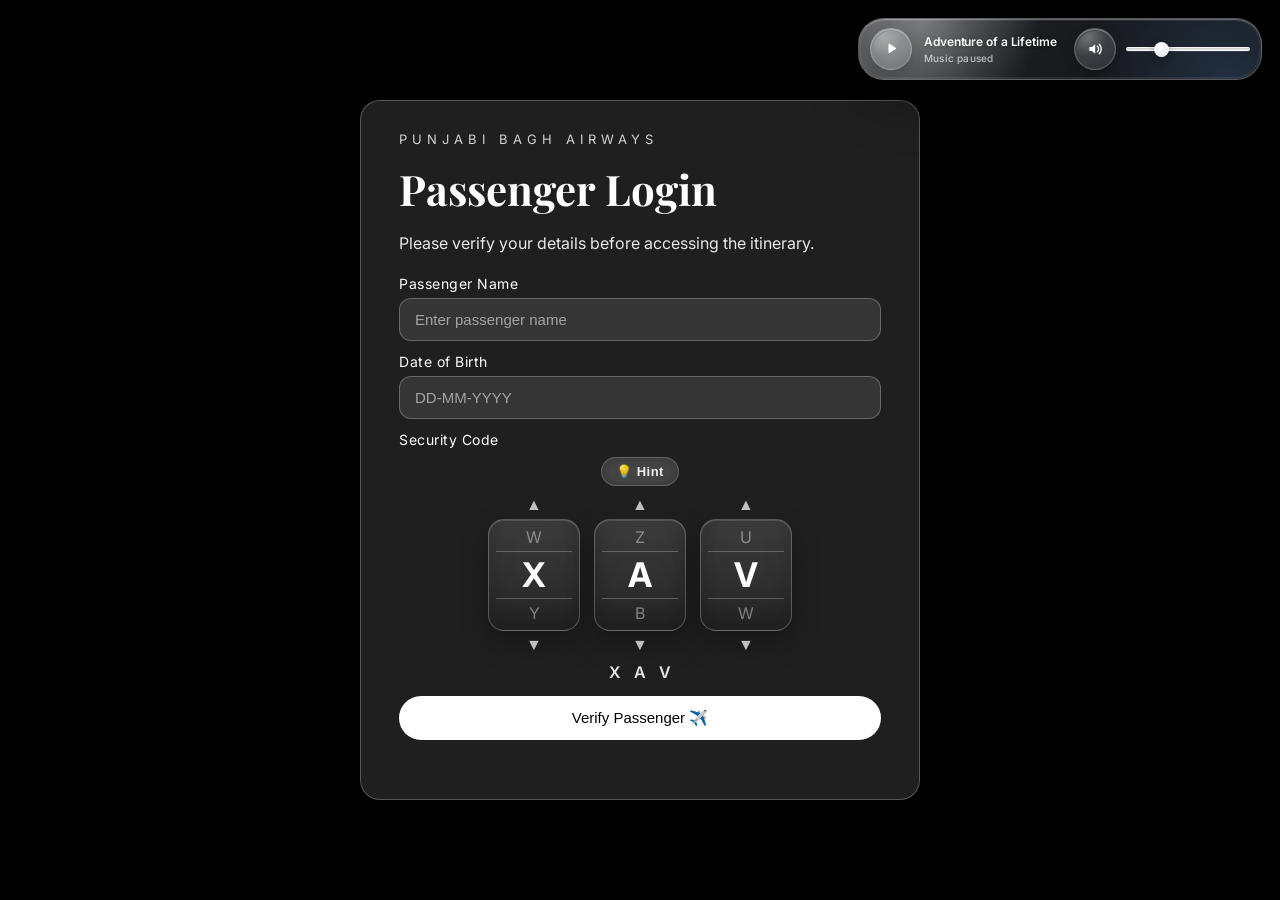
==== commit b5a0a1e6: "Add files via upload" ====
--- a/index.html
+++ b/index.html
@@ -830,12 +830,6 @@
                         </div>
                     </div>
                 </article>
-
-                <div class="places-setup-note" id="placesSetupNote">
-                    <strong>One-time setup required:</strong>
-                    Replace <code>YOUR_GOOGLE_MAPS_API_KEY</code> in <code>index.html</code>
-                    with your restricted Google Maps API key.
-                </div>
 
             </div>
         </div>
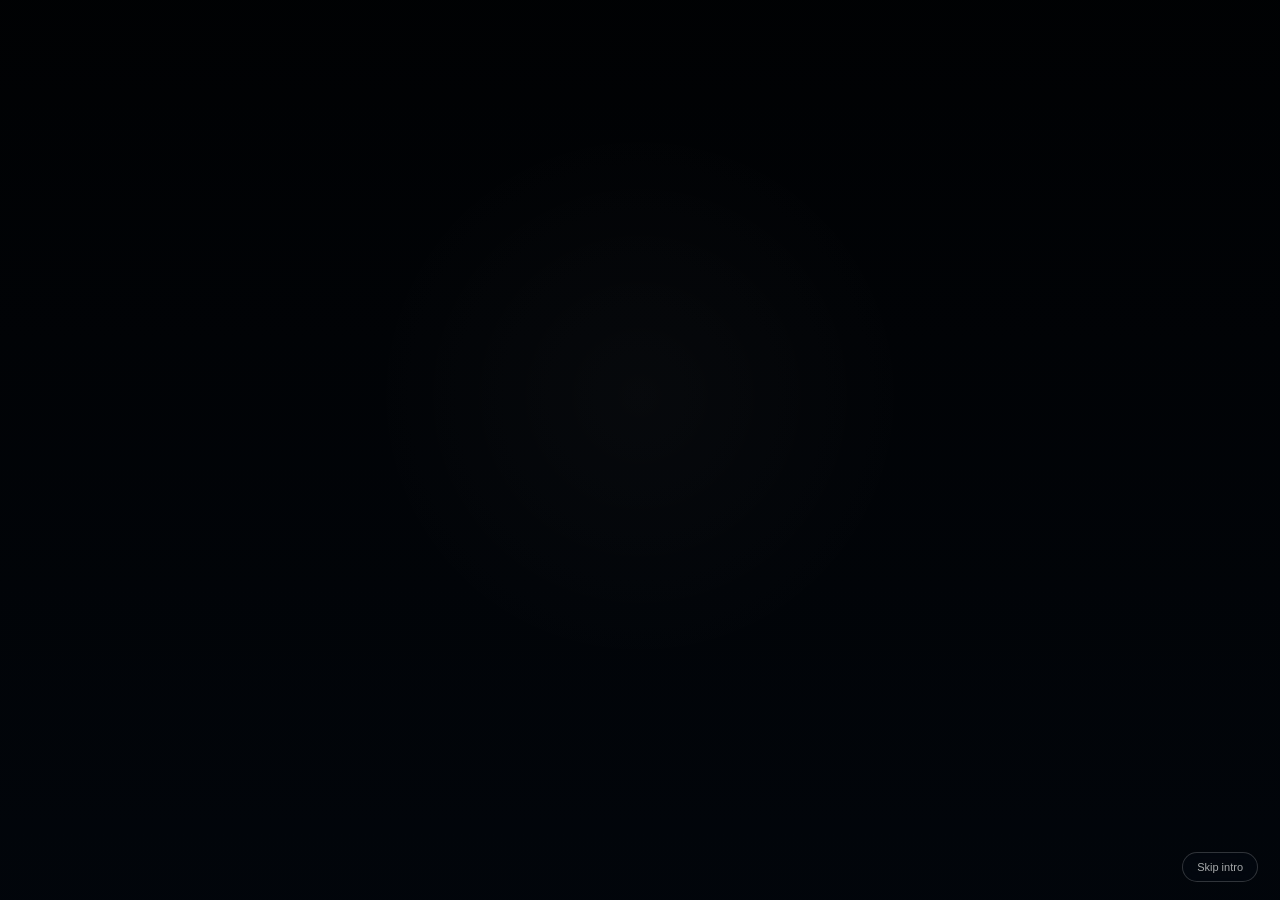
==== commit aa490efe: "Add files via upload" ====
--- a/index.html
+++ b/index.html
@@ -29,7 +29,7 @@
 
 
 
-<body>
+<body class="cinematic-intro-active">
 
 
 
@@ -49,6 +49,40 @@
 
 
 <div class="video-overlay"></div>
+
+<!-- LIGHTWEIGHT CINEMATIC INTRO -->
+<section class="cinematic-opening"
+         id="cinematicOpening"
+         aria-label="Punjabi Bagh Airways cinematic introduction">
+
+    <div class="cinematic-opening-shade" aria-hidden="true"></div>
+
+    <div class="cinematic-takeoff" id="cinematicTakeoff" aria-hidden="true">
+        <span>PREPARING FOR TAKEOFF</span>
+        <div class="cinematic-flight-path">
+            <i></i>
+            <b>✈</b>
+        </div>
+
+        <p class="cinematic-status"
+           id="cinematicStatus"
+           aria-live="polite">
+            Preparing aircraft...
+        </p>
+    </div>
+
+    <div class="cinematic-logo-glass" id="cinematicLogoGlass">
+        <img src="assets/images/Logo.png"
+             class="cinematic-logo-image"
+             alt="Punjabi Bagh Airways">
+    </div>
+
+    <button type="button"
+            class="cinematic-skip"
+            id="cinematicSkip">
+        Skip intro
+    </button>
+</section>
 
 
 <!-- BACKGROUND MUSIC -->
@@ -103,7 +137,7 @@
      LOGIN SCREEN
 ========================= -->
 
-<section class="screen login-card">
+<section class="screen login-card cinematic-login-card">
 
     <p class="brand">PUNJABI BAGH AIRWAYS</p>
 
@@ -597,6 +631,49 @@
                          alt="Tanya Arora">
                 </div>
             </div>
+
+            <section class="trip-countdown"
+                     id="tripCountdown"
+                     aria-label="Trip departure countdown">
+
+                <div class="countdown-heading">
+                    <div>
+                        <span class="countdown-eyebrow">NEXT DEPARTURE</span>
+                        <strong>India → London → Japan</strong>
+                    </div>
+
+                    <span class="countdown-status" id="countdownStatus">
+                        BOARDING SOON
+                    </span>
+                </div>
+
+                <div class="countdown-grid" aria-live="polite">
+                    <div>
+                        <strong id="countdownDays">000</strong>
+                        <span>Days</span>
+                    </div>
+
+                    <div>
+                        <strong id="countdownHours">00</strong>
+                        <span>Hours</span>
+                    </div>
+
+                    <div>
+                        <strong id="countdownMinutes">00</strong>
+                        <span>Minutes</span>
+                    </div>
+
+                    <div>
+                        <strong id="countdownSeconds">00</strong>
+                        <span>Seconds</span>
+                    </div>
+                </div>
+
+                <p class="countdown-note" id="countdownNote">
+                    Estimated departure: 09 November 2026, 9:00 AM IST
+                </p>
+
+            </section>
 
             <div class="ticket">
 
--- a/style.css
+++ b/style.css
@@ -1916,3 +1916,541 @@
 @keyframes generatedPlaceIn { from { opacity:0; transform:translateY(18px) scale(.985); } to { opacity:1; transform:translateY(0) scale(1); } }
 @media(max-width:760px) { .travel-tabs { grid-template-columns:repeat(2,minmax(0,1fr)); } .travel-tab:last-child { grid-column:1/-1; } }
 @media(max-width:600px) { .destination-selector { grid-template-columns:1fr; } .generated-place-image-wrap { height:220px; } .generated-place-heading { display:grid; } .generated-place-rating { justify-self:start; } .generated-place-actions { align-items:stretch; flex-direction:column; } .maps-link,.generate-again-btn { width:100%; } }
+
+/* =========================================================
+   FLUID CINEMATIC INTRO
+   Kept lightweight for smooth GitHub Pages performance.
+========================================================= */
+
+body.cinematic-intro-active {
+    overflow: hidden;
+}
+
+.cinematic-opening {
+    position: fixed;
+    inset: 0;
+    z-index: 2500;
+    display: grid;
+    place-items: center;
+    overflow: hidden;
+    opacity: 1;
+    visibility: visible;
+    background: transparent;
+    transition:
+        opacity .8s ease,
+        visibility .8s ease;
+    contain: layout paint;
+}
+
+.cinematic-opening.is-closing {
+    opacity: 0;
+    visibility: hidden;
+    pointer-events: none;
+}
+
+.cinematic-opening-shade {
+    position: absolute;
+    inset: 0;
+    background:
+        radial-gradient(circle at 50% 44%,
+            rgba(255,255,255,.025),
+            transparent 34%),
+        linear-gradient(
+            180deg,
+            rgba(3,10,20,.16),
+            rgba(3,10,20,.53)
+        );
+    pointer-events: none;
+}
+
+.cinematic-takeoff {
+    position: absolute;
+    left: 50%;
+    bottom: 13%;
+    width: min(460px, 72vw);
+    color: rgba(255,255,255,.78);
+    text-align: center;
+    transform: translateX(-50%);
+    opacity: 0;
+    animation: cinematicTakeoffShow 8.85s ease .35s forwards;
+    will-change: opacity, transform;
+}
+
+.cinematic-takeoff > span {
+    display: block;
+    margin-bottom: 15px;
+    font-size: clamp(11px, 1.1vw, 14px);
+    font-weight: 600;
+    letter-spacing: 5px;
+}
+
+.cinematic-flight-path {
+    position: relative;
+    height: 24px;
+}
+
+.cinematic-flight-path i {
+    position: absolute;
+    top: 11px;
+    left: 0;
+    width: 100%;
+    height: 1px;
+    overflow: hidden;
+    background: rgba(255,255,255,.22);
+}
+
+.cinematic-flight-path i::after {
+    content: "";
+    position: absolute;
+    inset: 0;
+    background: linear-gradient(
+        90deg,
+        transparent,
+        rgba(255,255,255,.95),
+        transparent
+    );
+    transform: translateX(-100%);
+    animation: cinematicLineMove 7.4s linear .35s forwards;
+}
+
+.cinematic-flight-path b {
+    position: absolute;
+    top: -2px;
+    left: -18px;
+    color: rgba(255,255,255,.93);
+    font-size: 22px;
+    font-weight: 400;
+    text-shadow: 0 0 12px rgba(255,255,255,.30);
+    animation: cinematicPlaneMove 7.4s linear .35s forwards;
+}
+
+.cinematic-logo-glass {
+    position: relative;
+    width: min(690px, 88vw);
+    padding: 20px 25px;
+    border: 1px solid rgba(255,255,255,.20);
+    border-radius: 28px;
+    background:
+        linear-gradient(
+            135deg,
+            rgba(255,255,255,.10),
+            rgba(255,255,255,.025)
+        );
+    box-shadow:
+        0 28px 75px rgba(0,0,0,.32),
+        inset 0 1px 0 rgba(255,255,255,.18);
+    backdrop-filter: blur(10px);
+    -webkit-backdrop-filter: blur(10px);
+    opacity: 0;
+    transform: translateY(18px) scale(.96);
+    will-change: opacity, transform;
+}
+
+.cinematic-opening.logo-is-visible .cinematic-logo-glass {
+    animation: cinematicLogoShow 1.05s cubic-bezier(.16,1,.3,1) forwards;
+}
+
+.cinematic-logo-glass::before {
+    content: "";
+    position: absolute;
+    inset: 1px;
+    border-radius: 27px;
+    background:
+        radial-gradient(circle at 50% 0%,
+            rgba(255,255,255,.14),
+            transparent 42%);
+    pointer-events: none;
+}
+
+.cinematic-logo-image {
+    position: relative;
+    z-index: 1;
+    width: 100%;
+    max-height: 58vh;
+    display: block;
+    object-fit: contain;
+
+    /*
+       Logo.jpg uses a dark background because JPG cannot be transparent.
+       Screen blending visually removes the dark area so the video remains visible.
+    */
+    mix-blend-mode: screen;
+    filter:
+        contrast(1.07)
+        brightness(1.02);
+    opacity: .96;
+}
+
+.cinematic-skip {
+    position: absolute;
+    right: 22px;
+    bottom: 18px;
+    padding: 8px 14px;
+    border: 1px solid rgba(255,255,255,.18);
+    border-radius: 999px;
+    background: rgba(8,16,27,.26);
+    color: rgba(255,255,255,.65);
+    font-size: 11px;
+    backdrop-filter: blur(8px);
+    -webkit-backdrop-filter: blur(8px);
+    opacity: 0;
+    animation: cinematicSkipShow .5s ease 1s forwards;
+}
+
+.cinematic-skip:hover {
+    transform: none;
+    color: #fff;
+    background: rgba(8,16,27,.44);
+}
+
+/* Login is only revealed after the intro. Its existing colors are untouched. */
+.cinematic-login-card {
+    opacity: 0;
+    visibility: hidden;
+    transform: translateY(22px) scale(.985);
+}
+
+body.cinematic-intro-complete .cinematic-login-card {
+    visibility: visible;
+    animation: cinematicLoginShow .8s cubic-bezier(.16,1,.3,1) forwards;
+}
+
+body.cinematic-intro-active .music-player {
+    opacity: 0;
+    visibility: hidden;
+    pointer-events: none;
+}
+
+body.cinematic-intro-complete .music-player {
+    animation: cinematicMusicShow .55s ease .35s both;
+}
+
+@keyframes cinematicTakeoffShow {
+    0% {
+        opacity: 0;
+        transform: translate(-50%, 8px);
+    }
+    8%, 88% {
+        opacity: 1;
+        transform: translate(-50%, 0);
+    }
+    100% {
+        opacity: 0;
+        transform: translate(-50%, -7px);
+    }
+}
+
+@keyframes cinematicLineMove {
+    to {
+        transform: translateX(100%);
+    }
+}
+
+@keyframes cinematicPlaneMove {
+    0% {
+        left: -18px;
+        opacity: 0;
+    }
+    4% {
+        opacity: 1;
+    }
+    96% {
+        left: calc(100% - 5px);
+        opacity: 1;
+    }
+    100% {
+        left: calc(100% - 5px);
+        opacity: 1;
+    }
+}
+
+@keyframes cinematicLogoShow {
+    from {
+        opacity: 0;
+        transform: translateY(18px) scale(.96);
+    }
+    to {
+        opacity: 1;
+        transform: translateY(0) scale(1);
+    }
+}
+
+@keyframes cinematicLoginShow {
+    from {
+        opacity: 0;
+        transform: translateY(22px) scale(.985);
+    }
+    to {
+        opacity: 1;
+        transform: translateY(0) scale(1);
+    }
+}
+
+@keyframes cinematicMusicShow {
+    from {
+        opacity: 0;
+        visibility: visible;
+        transform: translateY(-8px);
+    }
+    to {
+        opacity: 1;
+        visibility: visible;
+        transform: translateY(0);
+    }
+}
+
+@keyframes cinematicSkipShow {
+    to {
+        opacity: 1;
+    }
+}
+
+@media(max-width:600px) {
+    .cinematic-logo-glass {
+        width: 92vw;
+        padding: 13px 14px;
+        border-radius: 20px;
+        backdrop-filter: blur(8px);
+        -webkit-backdrop-filter: blur(8px);
+    }
+
+    .cinematic-logo-glass::before {
+        border-radius: 19px;
+    }
+
+    .cinematic-logo-image {
+        max-height: 52vh;
+    }
+
+    .cinematic-takeoff {
+        bottom: 16%;
+        width: 76vw;
+    }
+
+    .cinematic-takeoff > span {
+        font-size: 8px;
+        letter-spacing: 3.5px;
+    }
+
+    .cinematic-skip {
+        right: 12px;
+        bottom: 12px;
+    }
+}
+
+@media(prefers-reduced-motion: reduce) {
+    .cinematic-takeoff,
+    .cinematic-flight-path i::after,
+    .cinematic-flight-path b,
+    .cinematic-logo-glass,
+    .cinematic-login-card,
+    .music-player {
+        animation-duration: .01ms !important;
+        animation-delay: 0ms !important;
+    }
+}
+
+/* CINEMATIC AMBIENT STATUS */
+
+.cinematic-status {
+    min-height: 28px;
+    margin: 16px 0 0;
+    color: rgba(255,255,255,.88);
+    font-size: clamp(15px, 1.45vw, 18px);
+    font-weight: 500;
+    line-height: 1.5;
+    letter-spacing: 1.7px;
+    text-align: center;
+    text-shadow: 0 2px 12px rgba(0,0,0,.48);
+    transition:
+        opacity .5s ease,
+        transform .5s ease,
+        filter .5s ease;
+}
+
+.cinematic-status.is-changing {
+    opacity: 0;
+    transform: translateY(7px);
+    filter: blur(3px);
+}
+
+
+/* LIVE TRIP COUNTDOWN */
+
+.trip-countdown {
+    position: relative;
+    overflow: hidden;
+    margin: 0 0 28px;
+    padding: 20px;
+    border: 1px solid rgba(17,17,17,.12);
+    border-radius: 18px;
+    background:
+        linear-gradient(
+            135deg,
+            rgba(255,255,255,.82),
+            rgba(255,255,255,.46)
+        );
+    box-shadow:
+        0 16px 34px rgba(0,0,0,.08),
+        inset 0 1px 0 rgba(255,255,255,.86);
+}
+
+.trip-countdown::before {
+    content: "";
+    position: absolute;
+    top: -70px;
+    right: -55px;
+    width: 170px;
+    height: 170px;
+    border-radius: 50%;
+    background: rgba(35,133,72,.10);
+    filter: blur(3px);
+    pointer-events: none;
+}
+
+.countdown-heading {
+    position: relative;
+    z-index: 1;
+    display: flex;
+    align-items: flex-start;
+    justify-content: space-between;
+    gap: 16px;
+    margin-bottom: 17px;
+}
+
+.countdown-eyebrow {
+    display: block;
+    margin-bottom: 6px;
+    color: #777;
+    font-size: 10px;
+    font-weight: 700;
+    letter-spacing: 2px;
+}
+
+.countdown-heading strong {
+    font-family: 'Playfair Display', serif;
+    font-size: 19px;
+}
+
+.countdown-status {
+    flex: 0 0 auto;
+    padding: 7px 10px;
+    border-radius: 999px;
+    background: rgba(35,133,72,.11);
+    color: #238548;
+    font-size: 9px;
+    font-weight: 700;
+    letter-spacing: 1.2px;
+}
+
+.countdown-grid {
+    position: relative;
+    z-index: 1;
+    display: grid;
+    grid-template-columns: repeat(4, minmax(0, 1fr));
+    gap: 9px;
+}
+
+.countdown-grid > div {
+    min-width: 0;
+    display: grid;
+    gap: 5px;
+    padding: 13px 8px;
+    border: 1px solid rgba(17,17,17,.09);
+    border-radius: 13px;
+    background: rgba(255,255,255,.62);
+    text-align: center;
+}
+
+.countdown-grid strong {
+    font-family: 'Playfair Display', serif;
+    font-size: clamp(22px, 4vw, 32px);
+    line-height: 1;
+    font-variant-numeric: tabular-nums;
+}
+
+.countdown-grid span {
+    color: #6d6d6d;
+    font-size: 9px;
+    font-weight: 700;
+    letter-spacing: 1px;
+    text-transform: uppercase;
+}
+
+.countdown-note {
+    position: relative;
+    z-index: 1;
+    margin-top: 14px;
+    color: #666;
+    font-size: 11px;
+    line-height: 1.5;
+    text-align: center;
+}
+
+.trip-countdown.is-departing {
+    border-color: rgba(35,133,72,.34);
+    background:
+        linear-gradient(
+            135deg,
+            rgba(35,133,72,.13),
+            rgba(255,255,255,.62)
+        );
+}
+
+@media(max-width:600px) {
+    .countdown-heading {
+        display: grid;
+    }
+
+    .countdown-status {
+        justify-self: start;
+    }
+
+    .countdown-grid {
+        grid-template-columns: repeat(2, minmax(0, 1fr));
+    }
+
+    .trip-countdown {
+        padding: 16px;
+    }
+}
+
+
+
+@media(max-width:600px) {
+    .cinematic-status {
+        min-height: 24px;
+        margin-top: 14px;
+        padding: 0 12px;
+        font-size: 14px;
+        letter-spacing: 1.25px;
+    }
+}
+
+
+/* FOUR-STAGE TAKEOFF SYNCHRONISATION */
+
+.cinematic-flight-path::after {
+    content: "";
+    position: absolute;
+    top: 8px;
+    left: 0;
+    width: 100%;
+    height: 7px;
+    background:
+        radial-gradient(circle at 0% 50%, rgba(255,255,255,.9) 0 2px, transparent 2.5px),
+        radial-gradient(circle at 33.333% 50%, rgba(255,255,255,.78) 0 2px, transparent 2.5px),
+        radial-gradient(circle at 66.666% 50%, rgba(255,255,255,.78) 0 2px, transparent 2.5px),
+        radial-gradient(circle at 100% 50%, rgba(255,255,255,.95) 0 2px, transparent 2.5px);
+    pointer-events: none;
+    opacity: .72;
+}
+
+.cinematic-opening.logo-is-visible .cinematic-takeoff {
+    opacity: 0;
+    transform: translateX(-50%) translateY(-8px);
+    transition:
+        opacity .6s ease,
+        transform .6s ease;
+    pointer-events: none;
+}
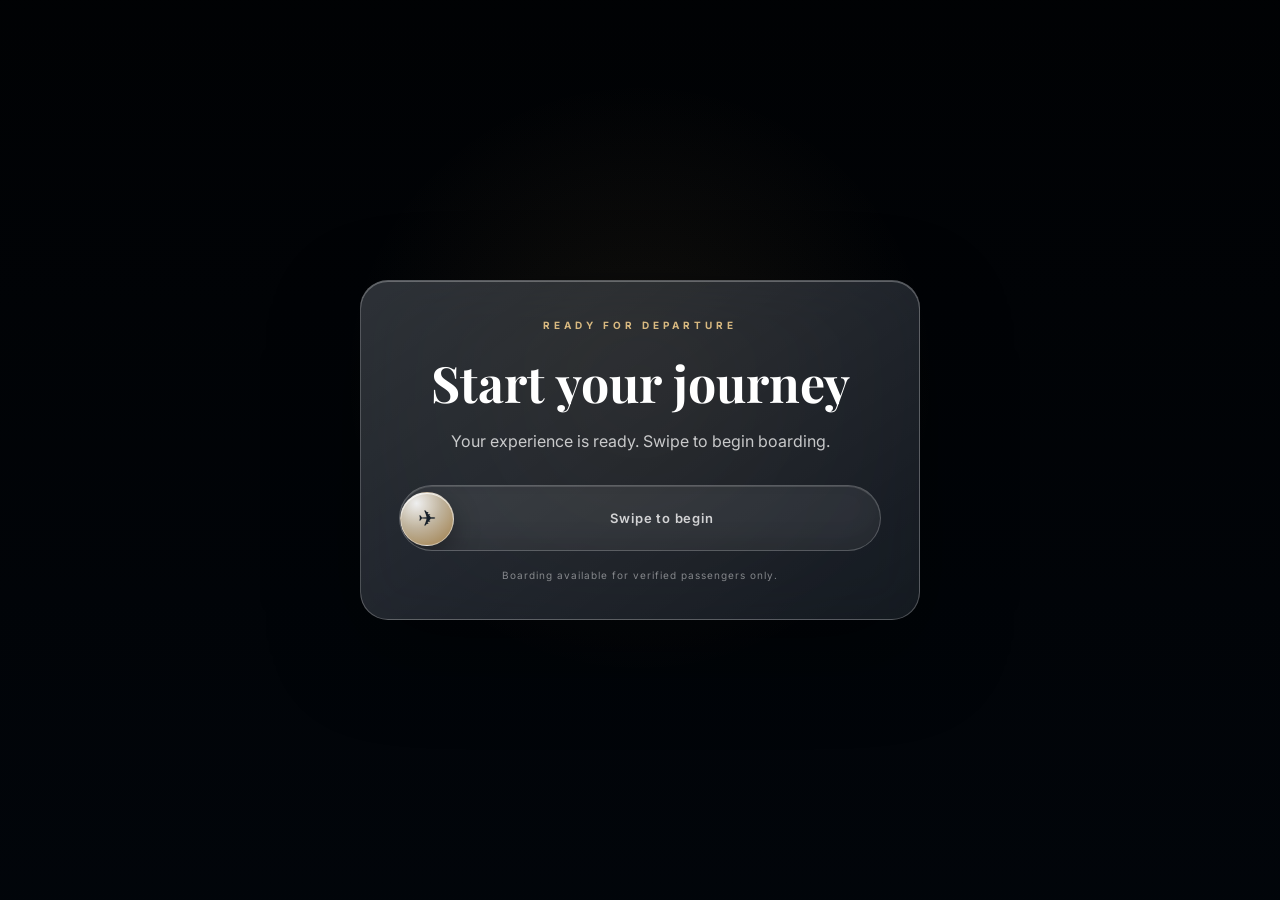
==== commit 0cd61fe0: "Add files via upload" ====
--- a/index.html
+++ b/index.html
@@ -29,7 +29,7 @@
 
 
 
-<body class="cinematic-intro-active">
+<body class="cinematic-intro-active journey-gate-active">
 
 
 
@@ -49,6 +49,36 @@
 
 
 <div class="video-overlay"></div>
+
+<section class="journey-gate" id="journeyGate" aria-label="Start journey">
+    <div class="journey-gate-shade" aria-hidden="true"></div>
+    <div class="journey-gate-card">
+        <span class="journey-gate-eyebrow">READY FOR DEPARTURE</span>
+        <h1>Start your journey</h1>
+        <p>Your experience is ready. Swipe to begin boarding.</p>
+
+        <div class="journey-swipe"
+             id="journeySwipe"
+             role="slider"
+             aria-label="Swipe to begin journey"
+             aria-valuemin="0"
+             aria-valuemax="100"
+             aria-valuenow="0"
+             tabindex="0">
+            <div class="journey-swipe-fill" id="journeySwipeFill"></div>
+            <span class="journey-swipe-label" id="journeySwipeLabel">Swipe to begin</span>
+            <button type="button"
+                    class="journey-swipe-handle"
+                    id="journeySwipeHandle"
+                    aria-label="Drag to start journey">✈</button>
+        </div>
+
+        <span class="journey-gate-footnote">
+            Boarding available for verified passengers only.
+        </span>
+
+    </div>
+</section>
 
 <!-- LIGHTWEIGHT CINEMATIC INTRO -->
 <section class="cinematic-opening"
@@ -82,6 +112,7 @@
             id="cinematicSkip">
         Skip intro
     </button>
+
 </section>
 
 
@@ -459,8 +490,195 @@
 
 <!-- =========================
      PAGE 3
+     COMPANION SELECTION
 ========================= -->
 
+<section class="screen companion-select-card hidden">
+
+    <p class="brand">PUNJABI BAGH AIRWAYS • COMPANION DESK</p>
+
+    <h1>Choose Your Companion</h1>
+
+    <p class="companion-select-intro">
+        Three travel companions are currently listed.
+        Only one appears to have successfully cleared the booking system. 😌
+    </p>
+
+    <div class="companion-selection-grid">
+
+        <article class="select-companion-profile unavailable-profile" data-companion="justin">
+            <div class="select-companion-avatar">
+                <img src="assets/images/Justin_Bieber.jpg"
+                     alt="Justin Bieber">
+            </div>
+
+            <div class="select-profile-heading">
+                <span>NAME</span>
+                <strong>Justin Bieber</strong>
+            </div>
+
+            <div class="select-profile-heading">
+                <span>ROLE</span>
+                <strong>International Pop-Star Explorer</strong>
+            </div>
+
+            <div class="select-profile-section">
+                <h2>Travel Style</h2>
+                <ul class="select-profile-list">
+                    <li>✓ Playlist department permanently staffed 🎧</li>
+                    <li>✓ Airport disguise game: advanced 🕶️</li>
+                    <li>✓ Concert-level travel energy 🎤</li>
+                    <li>✓ May accidentally attract a crowd 📸</li>
+                    <li>✓ Hotel upgrade expectations: ambitious ✨</li>
+                    <li>✓ Availability: suspiciously difficult 😌</li>
+                </ul>
+            </div>
+
+            <div class="select-profile-section">
+                <h2>Emergency Skill</h2>
+                <p>Can turn an airport delay into a soundtrack. 🎶</p>
+            </div>
+
+            <div class="select-profile-section">
+                <h2>Travel Rating</h2>
+                <p class="select-travel-rating" aria-label="Three out of five stars">★★★</p>
+            </div>
+
+            <div class="companion-book-zone">
+                <button type="button"
+                        class="companion-book-button dodge-book-button"
+                        data-dodge-companion="justin">
+                    Book Companion
+                </button>
+            </div>
+
+            <p class="companion-book-message" aria-live="polite">
+                Availability status: complicated.
+            </p>
+        </article>
+
+        <article class="select-companion-profile unavailable-profile" data-companion="rio">
+            <div class="select-companion-avatar">
+                <img src="assets/images/Rio.jpg"
+                     alt="Rio">
+            </div>
+
+            <div class="select-profile-heading">
+                <span>NAME</span>
+                <strong>Rio</strong>
+            </div>
+
+            <div class="select-profile-heading">
+                <span>ROLE</span>
+                <strong>Chief Bark Officer</strong>
+            </div>
+
+            <div class="select-profile-section">
+                <h2>Travel Style</h2>
+                <ul class="select-profile-list">
+                    <li>✓ Treat-motivated explorer 🦴</li>
+                    <li>✓ Excellent judge of character 🐾</li>
+                    <li>✓ Window-seat surveillance specialist ✈️</li>
+                    <li>✓ Zero tolerance for delayed walks 🚶</li>
+                    <li>✓ Security-code expertise: suspiciously high 🔐</li>
+                    <li>✓ Approves itineraries containing snacks 😌</li>
+                </ul>
+            </div>
+
+            <div class="select-profile-section">
+                <h2>Emergency Skill</h2>
+                <p>Detects suspicious vibes and unattended snacks instantly. 🐾</p>
+            </div>
+
+            <div class="select-profile-section">
+                <h2>Travel Rating</h2>
+                <p class="select-travel-rating" aria-label="Five out of five stars">★★★★★</p>
+            </div>
+
+            <div class="companion-book-zone">
+                <button type="button"
+                        class="companion-book-button dodge-book-button"
+                        data-dodge-companion="rio">
+                    Book Companion
+                </button>
+            </div>
+
+            <p class="companion-book-message" aria-live="polite">
+                Availability status: negotiating for treats.
+            </p>
+        </article>
+
+        <article class="select-companion-profile available-profile" data-companion="mokshith">
+            <div class="select-companion-avatar">
+                <img src="assets/images/Companion_Pic.jpg" alt="Mokshith Sharma">
+            </div>
+
+            <div class="select-profile-heading">
+                <span>NAME</span>
+                <strong>Mokshith Sharma</strong>
+            </div>
+
+            <div class="select-profile-heading">
+                <span>ROLE</span>
+                <strong>An Introvert Explorer</strong>
+            </div>
+
+            <div class="select-profile-section">
+                <h2>Travel Style</h2>
+                <ul class="select-profile-list">
+                    <li>✓ Anime Lover 🎌</li>
+                    <li>✓ Harry Potter Fan ⚡</li>
+                    <li>✓ Rom-Com Connoisseur 🎬</li>
+                    <li>✓ Patience Level: Legendary 🧘</li>
+                    <li>✓ Happy to Trade the Window Seat ✈️</li>
+                    <li>✓ Goes With the Flow 🌍</li>
+                </ul>
+            </div>
+
+            <div class="select-profile-section">
+                <h2>Emergency Skill</h2>
+                <p>Professional luggage guardian. 🧳😄</p>
+            </div>
+
+            <div class="select-profile-section">
+                <h2>Travel Rating</h2>
+                <p class="select-travel-rating" aria-label="Four out of five stars">★★★★</p>
+            </div>
+
+            <div class="companion-book-zone normal-book-zone">
+                <button type="button"
+                        class="companion-book-button available-book-button"
+                        id="bookMokshithButton">
+                    Book Companion ✈️
+                </button>
+            </div>
+
+            <p class="companion-book-message mokshith-message"
+               id="mokshithBookingMessage"
+               aria-live="polite">
+                Availability status: Somehow cleared his entire calendar for this. 😌✈️
+            </p>
+
+        </article>
+
+    </div>
+
+    <div class="companion-selection-footer">
+        <span>COMPANION BOOKING POLICY</span>
+        <p>
+            Punjabi Bagh Airways accepts no responsibility for booking buttons
+            developing a sudden fear of commitment.
+        </p>
+    </div>
+
+</section>
+
+
+<!-- =========================
+     PAGE 4
+     TERMS & CONDITIONS
+========================= -->
+
 
 <section class="screen agreement-card hidden">
 
@@ -480,6 +698,11 @@
 
 </h1>
 
+<div class="selected-companion-confirmation">
+    <span>SELECTED COMPANION</span>
+    <strong>Mokshith Sharma ✓</strong>
+</div>
+
 
 
 
@@ -566,6 +789,7 @@
 Confirm Travel Clearance ✈️
 
 </button>
+
 
 
 
@@ -599,25 +823,13 @@
         <p class="brand">PUNJABI BAGH AIRWAYS</p>
 
         <nav class="travel-tabs" aria-label="Travel information">
-            <button type="button" class="travel-tab active" data-tab="boarding-panel">
-                Boarding Pass
-            </button>
-
-            <button type="button" class="travel-tab" data-tab="itinerary-panel">
-                Itinerary
-            </button>
-
-            <button type="button" class="travel-tab" data-tab="companion-panel">
-                Companion Profile
-            </button>
-
-            <button type="button" class="travel-tab" data-tab="side-quests-panel">
-                Side Quests
-            </button>
-
-            <button type="button" class="travel-tab" data-tab="terms-panel">
-                Terms &amp; Conditions
-            </button>
+            <button type="button" class="travel-tab active" data-tab="boarding-panel">Boarding Pass</button>
+            <button type="button" class="travel-tab" data-tab="itinerary-panel">Itinerary</button>
+            <button type="button" class="travel-tab" data-tab="side-quests-panel">Side Quests</button>
+            <button type="button" class="travel-tab" data-tab="gallery-panel">Gallery</button>
+            <button type="button" class="travel-tab" data-tab="journal-panel">Journal</button>
+            <button type="button" class="travel-tab" data-tab="companion-panel">Companion</button>
+            <button type="button" class="travel-tab" data-tab="terms-panel">Terms</button>
         </nav>
 
         <!-- BOARDING PASS -->
@@ -632,50 +844,59 @@
                 </div>
             </div>
 
-            <section class="trip-countdown"
-                     id="tripCountdown"
-                     aria-label="Trip departure countdown">
-
-                <div class="countdown-heading">
-                    <div>
-                        <span class="countdown-eyebrow">NEXT DEPARTURE</span>
-                        <strong>India → London → Japan</strong>
+            <div class="countdown-approval-wrap">
+
+                <section class="trip-countdown"
+                         id="tripCountdown"
+                         aria-label="Trip departure countdown">
+
+                    <div class="countdown-heading">
+                        <div>
+                            <span class="countdown-eyebrow">NEXT DEPARTURE</span>
+                            <strong>India → London → Japan</strong>
+                        </div>
+
+                        <span class="countdown-status" id="countdownStatus">
+                            BOARDING SOON
+                        </span>
                     </div>
 
-                    <span class="countdown-status" id="countdownStatus">
-                        BOARDING SOON
-                    </span>
-                </div>
-
-                <div class="countdown-grid" aria-live="polite">
-                    <div>
-                        <strong id="countdownDays">000</strong>
-                        <span>Days</span>
+                    <div class="countdown-grid" aria-live="polite">
+                        <div>
+                            <strong id="countdownDays">000</strong>
+                            <span>Days</span>
+                        </div>
+
+                        <div>
+                            <strong id="countdownHours">00</strong>
+                            <span>Hours</span>
+                        </div>
+
+                        <div>
+                            <strong id="countdownMinutes">00</strong>
+                            <span>Minutes</span>
+                        </div>
+
+                        <div>
+                            <strong id="countdownSeconds">00</strong>
+                            <span>Seconds</span>
+                        </div>
                     </div>
 
-                    <div>
-                        <strong id="countdownHours">00</strong>
-                        <span>Hours</span>
-                    </div>
-
-                    <div>
-                        <strong id="countdownMinutes">00</strong>
-                        <span>Minutes</span>
-                    </div>
-
-                    <div>
-                        <strong id="countdownSeconds">00</strong>
-                        <span>Seconds</span>
-                    </div>
-                </div>
-
-                <p class="countdown-note" id="countdownNote">
-                    Estimated departure: 09 November 2026, 9:00 AM IST
-                </p>
-
-            </section>
-
-            <div class="ticket">
+                    <p class="countdown-note" id="countdownNote">
+                        Estimated departure: 15 November 2026, 9:00 AM IST
+                    </p>
+
+                </section>
+
+                <div class="stamp hidden"
+                     aria-live="polite">
+                    APPROVED
+                </div>
+
+            </div>
+
+            <div class="ticket boarding-details">
 
                 <div>
                     PASSENGER
@@ -704,9 +925,7 @@
 
             </div>
 
-            <div class="stamp hidden">APPROVED</div>
-
-            <p class="barcode">
+            <p class="barcode boarding-barcode">
                 || ||| || |||| || |
                 <br>
                 PBA-2026-LON-JPN
@@ -715,6 +934,23 @@
             <p class="final-message">
                 See you at the departure gate ✈️
             </p>
+
+            <div class="boarding-pass-email-box">
+                <label for="boardingPassRecipientEmail">Email this boarding pass</label>
+                <div class="boarding-pass-email-row">
+                    <input type="email"
+                           id="boardingPassRecipientEmail"
+                           placeholder="Enter email address"
+                           autocomplete="email"
+                           inputmode="email">
+                    <button type="button" id="sendBoardingPassEmailButton">
+                        Send Boarding Pass ✉️
+                    </button>
+                </div>
+                <p class="email-notification-status"
+                   id="boardingPassEmailStatus"
+                   aria-live="polite"></p>
+            </div>
 
         </div>
 
@@ -739,7 +975,7 @@
                 </article>
 
                 <article class="itinerary-item">
-                    <span class="itinerary-day">DAY 02–04</span>
+                    <span class="itinerary-day">DAY 02–03</span>
                     <div>
                         <strong>London Case Study Mission</strong>
                         <p>Meetings, school visits and psychology case-study activities.</p>
@@ -747,7 +983,7 @@
                 </article>
 
                 <article class="itinerary-item">
-                    <span class="itinerary-day">DAY 05</span>
+                    <span class="itinerary-day">DAY 04–05</span>
                     <div>
                         <strong>London Exploration</strong>
                         <p>City sightseeing followed by the evening flight to Japan.</p>
@@ -780,6 +1016,44 @@
 
             </div>
 
+        </div>
+
+        <!-- GALLERY -->
+        <div class="travel-panel" id="gallery-panel">
+            <h1>GALLERY</h1>
+            <p class="portal-intro">Your London and Japan memories will appear here.</p>
+
+            <section class="gallery-uploader">
+                <input type="file" id="galleryInput" accept="image/*" multiple hidden>
+                <button type="button" class="gallery-upload-button" id="galleryUploadButton">
+                    Upload Photos
+                </button>
+                <p class="gallery-empty-message" id="galleryEmptyMessage">
+                    No memories yet. Upload photos to build your travel album.
+                </p>
+            </section>
+
+            <div class="gallery-grid" id="galleryGrid" aria-live="polite"></div>
+        </div>
+
+        <!-- JOURNAL -->
+        <div class="travel-panel" id="journal-panel">
+            <h1>TRAVEL JOURNAL</h1>
+            <p class="portal-intro">Save quick notes, reminders and small ideas for the journey.</p>
+
+            <div class="journal-composer">
+                <textarea id="journalInput" rows="4" maxlength="500"
+                          placeholder="Write a travel note..."></textarea>
+                <button type="button" class="journal-add-button" id="journalAddButton">
+                    Add Note
+                </button>
+            </div>
+
+            <div class="journal-list" id="journalList" aria-live="polite">
+                <p class="journal-empty-message" id="journalEmptyMessage">
+                    No notes yet. Add your first travel thought.
+                </p>
+            </div>
         </div>
 
         <!-- COMPANION PROFILE -->
@@ -824,8 +1098,8 @@
 
                 <div class="profile-section">
                     <h2>Travel Rating</h2>
-                    <p class="travel-rating" aria-label="Five out of five stars">
-                        ★★★★★
+                    <p class="travel-rating" aria-label="Four out of five stars">
+                        ★★★★
                     </p>
                 </div>
 
--- a/style.css
+++ b/style.css
@@ -2454,3 +2454,1396 @@
         transform .6s ease;
     pointer-events: none;
 }
+
+/* =========================================================
+   COMPANION SELECTION
+========================================================= */
+
+.companion-select-card {
+    width: min(1180px, 95vw);
+    max-width: 1180px;
+    padding: 38px;
+}
+
+.companion-select-card > h1 {
+    margin-bottom: 12px;
+}
+
+.companion-select-intro {
+    max-width: 760px;
+    margin-bottom: 30px;
+    color: rgba(255,255,255,.78);
+    line-height: 1.65;
+}
+
+.companion-selection-grid {
+    display: grid;
+    grid-template-columns: repeat(3, minmax(0, 1fr));
+    gap: 18px;
+    align-items: stretch;
+}
+
+.select-companion-profile {
+    position: relative;
+    min-width: 0;
+    display: flex;
+    flex-direction: column;
+    padding: 22px;
+    overflow: hidden;
+    border: 1px solid rgba(255,255,255,.17);
+    border-radius: 20px;
+    background:
+        linear-gradient(160deg,
+            rgba(255,255,255,.13),
+            rgba(255,255,255,.055));
+    box-shadow:
+        inset 0 1px 0 rgba(255,255,255,.12),
+        0 18px 42px rgba(0,0,0,.20);
+    backdrop-filter: blur(18px);
+    -webkit-backdrop-filter: blur(18px);
+    transition: transform .3s ease, border-color .3s ease, box-shadow .3s ease;
+}
+
+.select-companion-profile:hover {
+    transform: translateY(-4px);
+    border-color: rgba(255,255,255,.30);
+    box-shadow:
+        inset 0 1px 0 rgba(255,255,255,.17),
+        0 24px 52px rgba(0,0,0,.28);
+}
+
+.available-profile {
+    border-color: rgba(143,240,180,.34);
+}
+
+.available-profile::before,
+.unavailable-profile::before {
+    position: absolute;
+    top: 17px;
+    right: 16px;
+    padding: 6px 9px;
+    border-radius: 999px;
+    font-size: 8px;
+    font-weight: 700;
+    letter-spacing: 1.15px;
+}
+
+.available-profile::before {
+    content: "AVAILABLE";
+    border: 1px solid rgba(143,240,180,.30);
+    background: rgba(35,133,72,.18);
+    color: #aef1c5;
+}
+
+.unavailable-profile::before {
+    content: "LIMITED AVAILABILITY";
+    border: 1px solid rgba(255,211,126,.20);
+    background: rgba(255,194,80,.09);
+    color: rgba(255,224,166,.82);
+}
+
+.select-companion-avatar {
+    width: 88px;
+    height: 88px;
+    flex: 0 0 88px;
+    margin-bottom: 22px;
+    overflow: hidden;
+    border: 3px solid rgba(255,255,255,.82);
+    border-radius: 50%;
+    box-shadow: 0 12px 28px rgba(0,0,0,.28);
+}
+
+.select-companion-avatar img {
+    width: 100%;
+    height: 100%;
+    display: block;
+    object-fit: cover;
+    object-position: center;
+}
+
+.text-avatar {
+    display: grid;
+    place-items: center;
+    background:
+        radial-gradient(circle at 30% 22%, rgba(255,255,255,.24), rgba(255,255,255,.07) 60%),
+        rgba(7,14,24,.56);
+    font-size: 38px;
+}
+
+.justin-avatar {
+    background:
+        radial-gradient(circle at 30% 22%, rgba(255,219,146,.28), rgba(255,255,255,.07) 60%),
+        rgba(7,14,24,.56);
+}
+
+.rio-avatar {
+    background:
+        radial-gradient(circle at 30% 22%, rgba(185,224,255,.25), rgba(255,255,255,.07) 60%),
+        rgba(7,14,24,.56);
+}
+
+.select-profile-heading,
+.select-profile-section {
+    padding: 14px 0;
+    border-bottom: 1px dashed rgba(255,255,255,.22);
+}
+
+.select-profile-heading span,
+.select-profile-section h2 {
+    display: block;
+    margin-bottom: 7px;
+    color: rgba(255,255,255,.52);
+    font-size: 9px;
+    font-weight: 700;
+    letter-spacing: 2px;
+    text-transform: uppercase;
+}
+
+.select-profile-heading strong {
+    color: #fff;
+    font-size: 18px;
+    line-height: 1.35;
+}
+
+.select-profile-section h2 {
+    font-family: 'Inter', sans-serif;
+}
+
+.select-profile-section p {
+    color: rgba(255,255,255,.88);
+    font-size: 14px;
+    font-weight: 500;
+    line-height: 1.55;
+}
+
+.select-profile-list {
+    display: grid;
+    gap: 8px;
+    margin: 0;
+    padding: 0;
+    list-style: none;
+    color: rgba(255,255,255,.88);
+    font-size: 13px;
+    line-height: 1.45;
+}
+
+.select-travel-rating {
+    color: #f5c76d !important;
+    font-size: 21px !important;
+    letter-spacing: 4px;
+}
+
+.companion-book-zone {
+    position: relative;
+    height: 86px;
+    margin-top: auto;
+    padding-top: 14px;
+    overflow: hidden;
+    border-radius: 16px;
+}
+
+.normal-book-zone {
+    display: grid;
+    place-items: center;
+}
+
+.companion-book-button {
+    min-width: 160px;
+    padding: 12px 19px;
+    border-radius: 999px;
+    font-size: 12px;
+    font-weight: 700;
+    letter-spacing: .25px;
+    white-space: nowrap;
+}
+
+.dodge-book-button {
+    position: absolute;
+    top: 14px;
+    left: 50%;
+    transform: translateX(-50%);
+    border: 1px solid rgba(255,255,255,.27);
+    background: rgba(255,255,255,.11);
+    color: #fff;
+}
+
+.dodge-book-button:hover {
+    transform: none;
+    background: rgba(255,255,255,.17);
+}
+
+.available-book-button {
+    width: 100%;
+    max-width: 240px;
+    background: #fff;
+    color: #111;
+    box-shadow: 0 12px 27px rgba(0,0,0,.23);
+}
+
+.available-book-button:hover {
+    background: #f4f0e7;
+}
+
+.available-book-button:disabled {
+    cursor: default;
+    background: #8ff0b4;
+    color: #143823;
+    transform: none;
+}
+
+.companion-book-message {
+    min-height: 39px;
+    margin-top: 5px;
+    color: rgba(255,255,255,.62);
+    font-size: 11px;
+    line-height: 1.45;
+    text-align: center;
+}
+
+.mokshith-message {
+    color: rgba(174,241,197,.78);
+}
+
+.select-companion-profile.dodge-flash {
+    animation: companionDodgeFlash .34s ease;
+}
+
+.select-companion-profile.companion-booked {
+    border-color: rgba(143,240,180,.62);
+    box-shadow:
+        0 0 0 1px rgba(143,240,180,.18),
+        0 22px 58px rgba(35,133,72,.18);
+}
+
+.companion-selection-footer {
+    margin-top: 24px;
+    padding: 15px 18px 0;
+    border-top: 1px solid rgba(255,255,255,.16);
+    color: rgba(255,255,255,.60);
+    text-align: center;
+}
+
+.companion-selection-footer span {
+    display: block;
+    margin-bottom: 6px;
+    color: rgba(255,255,255,.46);
+    font-size: 9px;
+    font-weight: 700;
+    letter-spacing: 2px;
+}
+
+.companion-selection-footer p {
+    font-size: 11px;
+    line-height: 1.5;
+}
+
+.selected-companion-confirmation {
+    display: flex;
+    align-items: center;
+    justify-content: space-between;
+    gap: 18px;
+    margin: -8px 0 24px;
+    padding: 13px 16px;
+    border: 1px solid rgba(143,240,180,.26);
+    border-radius: 13px;
+    background: rgba(35,133,72,.10);
+}
+
+.selected-companion-confirmation span {
+    color: rgba(255,255,255,.56);
+    font-size: 9px;
+    font-weight: 700;
+    letter-spacing: 1.8px;
+}
+
+.selected-companion-confirmation strong {
+    color: #9defb8;
+    font-size: 14px;
+}
+
+@keyframes companionDodgeFlash {
+    0%, 100% { transform: translateY(-4px); }
+    50% { transform: translateY(-4px) rotate(.4deg) scale(1.008); }
+}
+
+@media(max-width:980px) {
+    .companion-select-card {
+        width: min(760px, 94vw);
+    }
+
+    .companion-selection-grid {
+        grid-template-columns: 1fr;
+    }
+}
+
+@media(max-width:600px) {
+    .companion-select-card {
+        width: 100%;
+        padding: 24px 18px;
+    }
+
+    .select-companion-profile {
+        padding: 18px;
+    }
+
+    .select-companion-avatar {
+        width: 80px;
+        height: 80px;
+        flex-basis: 80px;
+    }
+
+    .unavailable-profile::before,
+    .available-profile::before {
+        max-width: 135px;
+        text-align: center;
+    }
+
+    .selected-companion-confirmation {
+        display: grid;
+        gap: 6px;
+    }
+}
+
+
+
+/* =========================================================
+   COMPANION BOOKING MESSAGE — READABILITY UPDATE
+========================================================= */
+
+.companion-book-message {
+    min-height: 48px;
+    margin-top: 8px;
+    padding: 9px 12px;
+    border: 1px solid rgba(255, 255, 255, .13);
+    border-radius: 11px;
+    background: rgba(0, 0, 0, .16);
+    color: rgba(255, 255, 255, .90);
+    font-size: 14px;
+    font-weight: 600;
+    line-height: 1.45;
+    letter-spacing: .05px;
+    text-align: center;
+    display: flex;
+    align-items: center;
+    justify-content: center;
+    transition:
+        background .2s ease,
+        border-color .2s ease,
+        transform .2s ease;
+}
+
+.mokshith-message {
+    color: #baf4cd;
+    background: rgba(35, 133, 72, .12);
+    border-color: rgba(143, 240, 180, .18);
+}
+
+.select-companion-profile.dodge-flash .companion-book-message {
+    background: rgba(255, 255, 255, .11);
+    border-color: rgba(255, 255, 255, .24);
+}
+
+@media(max-width:600px) {
+    .companion-book-message {
+        min-height: 52px;
+        padding: 10px 12px;
+        font-size: 13px;
+        line-height: 1.5;
+    }
+}
+
+
+/* =========================================================
+   EMAIL NOTIFICATION STATUS
+========================================================= */
+
+.email-notification-status {
+    min-height: 22px;
+    margin-top: 8px;
+    color: rgba(255,255,255,.72);
+    font-size: 12px;
+    font-weight: 600;
+    line-height: 1.45;
+    text-align: center;
+    transition:
+        color .2s ease,
+        opacity .2s ease,
+        transform .2s ease;
+}
+
+.email-notification-status:empty {
+    min-height: 0;
+    margin-top: 0;
+}
+
+.email-notification-status.is-sending {
+    color: rgba(255,224,166,.92);
+    animation: emailStatusPulse 1.1s ease-in-out infinite;
+}
+
+.email-notification-status.is-success {
+    color: #9defb8;
+}
+
+.email-notification-status.is-error {
+    color: #ffb0b0;
+}
+
+.clearance-email-status {
+    margin-top: 12px;
+}
+
+@keyframes emailStatusPulse {
+    0%, 100% {
+        opacity: .62;
+    }
+
+    50% {
+        opacity: 1;
+    }
+}
+
+@media(max-width:600px) {
+    .email-notification-status {
+        font-size: 12px;
+        line-height: 1.5;
+    }
+}
+
+
+/* OPENING GLASS SWIPE GATE */
+.journey-gate {
+    position: fixed;
+    inset: 0;
+    z-index: 4000;
+    display: grid;
+    place-items: center;
+    padding: 24px;
+    overflow: hidden;
+    transition: opacity .8s ease, visibility .8s ease,
+                transform .8s cubic-bezier(.2,.8,.2,1);
+}
+
+.journey-gate.is-leaving {
+    opacity: 0;
+    visibility: hidden;
+    transform: scale(1.025);
+    pointer-events: none;
+}
+
+.journey-gate-shade {
+    position: absolute;
+    inset: 0;
+    background:
+        radial-gradient(circle at 50% 42%,
+            rgba(224,181,104,.08),
+            transparent 36%),
+        linear-gradient(180deg,
+            rgba(2,7,14,.28),
+            rgba(2,7,14,.72));
+    backdrop-filter: blur(2px);
+    -webkit-backdrop-filter: blur(2px);
+}
+
+.journey-gate-card {
+    position: relative;
+    width: min(560px, 92vw);
+    padding: 38px;
+    border: 1px solid rgba(255,255,255,.24);
+    border-radius: 28px;
+    background:
+        linear-gradient(145deg,
+            rgba(255,255,255,.17),
+            rgba(255,255,255,.07)),
+        rgba(7,16,28,.42);
+    box-shadow:
+        0 30px 90px rgba(0,0,0,.42),
+        inset 0 1px 0 rgba(255,255,255,.28);
+    text-align: center;
+    backdrop-filter: blur(28px) saturate(160%);
+    -webkit-backdrop-filter: blur(28px) saturate(160%);
+}
+
+.journey-gate-eyebrow {
+    display: block;
+    margin-bottom: 18px;
+    color: rgba(232,198,136,.92);
+    font-size: 10px;
+    font-weight: 700;
+    letter-spacing: 4px;
+}
+
+.journey-gate-card h1 {
+    margin-bottom: 12px;
+    font-size: clamp(34px, 5vw, 50px);
+}
+
+.journey-gate-card > p {
+    max-width: 390px;
+    margin: 0 auto 30px;
+    color: rgba(255,255,255,.75);
+    line-height: 1.65;
+}
+
+.journey-swipe {
+    position: relative;
+    height: 66px;
+    overflow: hidden;
+    border: 1px solid rgba(255,255,255,.20);
+    border-radius: 999px;
+    background: rgba(255,255,255,.08);
+    box-shadow:
+        inset 0 1px 0 rgba(255,255,255,.14),
+        inset 0 -10px 20px rgba(0,0,0,.12);
+    touch-action: none;
+    user-select: none;
+}
+
+.journey-swipe-fill {
+    position: absolute;
+    inset: 0 auto 0 0;
+    width: 0;
+    background: linear-gradient(
+        90deg,
+        rgba(212,166,89,.18),
+        rgba(238,205,145,.32));
+    transition: width .12s ease-out;
+}
+
+.journey-swipe-label {
+    position: absolute;
+    inset: 0;
+    display: grid;
+    place-items: center;
+    padding-left: 44px;
+    color: rgba(255,255,255,.78);
+    font-size: 13px;
+    font-weight: 600;
+    letter-spacing: .8px;
+    pointer-events: none;
+}
+
+.journey-swipe-handle {
+    position: absolute;
+    top: 6px;
+    left: 0;
+    width: 54px;
+    height: 54px;
+    display: grid;
+    place-items: center;
+    padding: 0;
+    border: 1px solid rgba(255,255,255,.44);
+    border-radius: 50%;
+    background:
+        radial-gradient(circle at 30% 20%,
+            rgba(255,255,255,.92),
+            rgba(232,215,184,.78) 45%,
+            rgba(190,145,73,.78));
+    color: #17202a;
+    font-size: 22px;
+    box-shadow:
+        0 10px 26px rgba(0,0,0,.34),
+        inset 0 1px 0 rgba(255,255,255,.75);
+    cursor: grab;
+    transition: box-shadow .2s ease, transform .2s ease,
+                left .08s linear;
+}
+
+.journey-swipe.is-dragging .journey-swipe-handle {
+    cursor: grabbing;
+    transform: scale(1.04);
+}
+
+.journey-gate-footnote {
+    display: block;
+    margin-top: 18px;
+    color: rgba(255,255,255,.46);
+    font-size: 10px;
+    letter-spacing: 1px;
+}
+
+/* PORTAL NAVIGATION */
+.travel-tabs {
+    grid-template-columns: repeat(7, minmax(0, 1fr));
+}
+
+.travel-tab {
+    min-width: 0;
+    padding: 12px 7px;
+    font-size: 12px;
+    line-height: 1.15;
+}
+
+/* GALLERY */
+.gallery-uploader {
+    padding: 24px;
+    border: 1px dashed #b9b1a4;
+    border-radius: 16px;
+    background: rgba(255,255,255,.48);
+    text-align: center;
+}
+
+.gallery-upload-button,
+.journal-add-button {
+    background: #111;
+    color: #fff;
+}
+
+.gallery-empty-message,
+.journal-empty-message {
+    margin-top: 14px;
+    color: #666;
+    line-height: 1.55;
+}
+
+.gallery-grid {
+    display: grid;
+    grid-template-columns: repeat(3, minmax(0, 1fr));
+    gap: 14px;
+    margin-top: 20px;
+}
+
+.gallery-item {
+    overflow: hidden;
+    border: 1px solid #d5cec0;
+    border-radius: 15px;
+    background: #fff;
+    box-shadow: 0 12px 28px rgba(0,0,0,.08);
+}
+
+.gallery-item img {
+    width: 100%;
+    aspect-ratio: 1 / 1;
+    display: block;
+    object-fit: cover;
+}
+
+.gallery-item figcaption {
+    padding: 10px 12px;
+    overflow: hidden;
+    color: #555;
+    font-size: 11px;
+    text-overflow: ellipsis;
+    white-space: nowrap;
+}
+
+/* JOURNAL */
+.journal-composer {
+    display: grid;
+    gap: 12px;
+    padding: 20px;
+    border: 1px solid #d5cec0;
+    border-radius: 16px;
+    background: rgba(255,255,255,.55);
+}
+
+.journal-composer textarea {
+    width: 100%;
+    resize: vertical;
+    min-height: 110px;
+    padding: 15px;
+    border: 1px solid #d1c9bc;
+    border-radius: 12px;
+    background: #fffdf8;
+    color: #222;
+    font: inherit;
+    line-height: 1.55;
+    outline: none;
+}
+
+.journal-list {
+    display: grid;
+    gap: 14px;
+    margin-top: 20px;
+}
+
+.journal-note {
+    padding: 18px;
+    border: 1px solid #d5cec0;
+    border-radius: 15px;
+    background: #fffdf8;
+    box-shadow: 0 10px 24px rgba(0,0,0,.06);
+}
+
+.journal-note-header {
+    display: flex;
+    align-items: center;
+    justify-content: space-between;
+    gap: 14px;
+    margin-bottom: 10px;
+}
+
+.journal-note p {
+    color: #444;
+    line-height: 1.6;
+    white-space: pre-wrap;
+}
+
+.journal-remove-button {
+    padding: 7px 12px;
+    border: 1px solid #d4ccc0;
+    background: transparent;
+    color: #777;
+    font-size: 11px;
+}
+
+/* LAPTOP + IPAD */
+@media (min-width: 769px) and (max-width: 1180px) {
+    .boarding-card {
+        width: min(94vw, 900px);
+        max-width: 900px;
+    }
+
+    .travel-tabs {
+        grid-template-columns: repeat(4, minmax(0, 1fr));
+    }
+
+    .travel-tab {
+        min-height: 48px;
+    }
+
+    .companion-select-card {
+        width: min(94vw, 900px);
+    }
+
+    .companion-selection-grid {
+        grid-template-columns: repeat(2, minmax(0, 1fr));
+    }
+
+    .select-companion-profile:last-child {
+        grid-column: 1 / -1;
+        width: min(100%, 440px);
+        justify-self: center;
+    }
+}
+
+@media (max-width: 768px) {
+    .journey-gate-card {
+        padding: 28px 22px;
+    }
+
+    .travel-tabs {
+        grid-template-columns: repeat(2, minmax(0, 1fr));
+    }
+
+    .travel-tab {
+        min-height: 48px;
+    }
+
+    .gallery-grid {
+        grid-template-columns: repeat(2, minmax(0, 1fr));
+    }
+}
+
+@media (max-width: 520px) {
+    .travel-tabs {
+        grid-template-columns: 1fr;
+    }
+
+    .gallery-grid {
+        grid-template-columns: 1fr;
+    }
+}
+
+
+/* =========================================================
+   SWIPE-GATED TIMED CINEMATIC SEQUENCE
+   Nothing in the cinematic intro starts before the swipe.
+========================================================= */
+
+body.journey-gate-active .cinematic-opening {
+    opacity: 0;
+    visibility: hidden;
+    pointer-events: none;
+}
+
+body.journey-gate-active .cinematic-opening *,
+body.journey-gate-active .cinematic-opening *::before,
+body.journey-gate-active .cinematic-opening *::after {
+    animation-play-state: paused !important;
+}
+
+body.journey-sequence-running .cinematic-opening {
+    opacity: 1;
+    visibility: visible;
+    pointer-events: auto;
+}
+
+body.journey-sequence-running .cinematic-opening *,
+body.journey-sequence-running .cinematic-opening *::before,
+body.journey-sequence-running .cinematic-opening *::after {
+    animation-play-state: running !important;
+}
+
+
+/* =========================================================
+   CINEMATIC SKIP INTRO
+   Natural, subtle, readable — loading screen only.
+========================================================= */
+
+.cinematic-skip {
+    min-width: 134px;
+    min-height: 46px;
+    padding: 11px 22px;
+
+    border: 1px solid rgba(255,255,255,.28);
+    border-radius: 999px;
+
+    background: rgba(8,14,24,.34);
+    color: rgba(255,255,255,.82);
+
+    font-size: 14px;
+    font-weight: 500;
+    line-height: 1;
+    letter-spacing: 0;
+
+    box-shadow: none;
+    text-shadow: none;
+
+    backdrop-filter: blur(10px);
+    -webkit-backdrop-filter: blur(10px);
+
+    opacity: 0;
+    animation: cinematicSkipShow .45s ease 1s forwards;
+
+    transition:
+        color .2s ease,
+        border-color .2s ease,
+        background .2s ease;
+}
+
+.cinematic-skip:hover {
+    transform: none;
+    color: rgba(255,255,255,.94);
+    border-color: rgba(255,255,255,.40);
+    background: rgba(8,14,24,.44);
+    box-shadow: none;
+}
+
+.cinematic-skip:focus-visible {
+    outline: 2px solid rgba(255,255,255,.48);
+    outline-offset: 3px;
+}
+
+@media (max-width: 600px) {
+    .cinematic-skip {
+        min-width: 126px;
+        min-height: 44px;
+        padding: 10px 19px;
+        font-size: 13px;
+    }
+}
+
+
+/* =========================================================
+   FINAL SKIP INTRO VISIBILITY FIX
+   Visible only inside the cinematic/loading screen.
+========================================================= */
+
+body.journey-gate-active .cinematic-skip {
+    display: none;
+}
+
+body.journey-sequence-running .cinematic-skip {
+    display: block;
+}
+
+.cinematic-skip {
+    right: 24px;
+    bottom: 20px;
+    z-index: 8;
+
+    min-width: 132px;
+    min-height: 44px;
+    padding: 10px 20px;
+
+    border: 1px solid rgba(255,255,255,.30);
+    background: rgba(8,14,24,.32);
+    color: rgba(255,255,255,.84);
+
+    font-size: 14px;
+    font-weight: 500;
+
+    box-shadow: none;
+    text-shadow: none;
+}
+
+.cinematic-skip:hover {
+    transform: none;
+    background: rgba(8,14,24,.40);
+    border-color: rgba(255,255,255,.40);
+    color: rgba(255,255,255,.94);
+}
+
+
+/* =========================================================
+   BOARDING-PASS APPROVED STAMP
+   Positioned near the top so the entrance animation is visible
+   without scrolling on smaller laptop screens.
+========================================================= */
+
+.boarding-approval-row {
+    min-height: 68px;
+    display: flex;
+    align-items: center;
+    justify-content: flex-end;
+    margin: 10px 0 4px;
+    overflow: visible;
+}
+
+.boarding-approval-row .stamp {
+    margin-top: 0;
+    transform-origin: center;
+}
+
+.boarding-approval-row .stamp:not(.hidden) {
+    animation: stampVisibleEntrance .85s
+        cubic-bezier(.16,1,.3,1) both;
+}
+
+@keyframes stampVisibleEntrance {
+    0% {
+        opacity: 0;
+        transform:
+            translateY(-28px)
+            scale(1.65)
+            rotate(-16deg);
+    }
+
+    62% {
+        opacity: 1;
+        transform:
+            translateY(4px)
+            scale(.94)
+            rotate(-6deg);
+    }
+
+    100% {
+        opacity: 1;
+        transform:
+            translateY(0)
+            scale(1)
+            rotate(-8deg);
+    }
+}
+
+@media (max-height: 760px) and (min-width: 601px) {
+    .boarding-card {
+        padding-top: 30px;
+        padding-bottom: 32px;
+    }
+
+    .travel-tabs {
+        margin-bottom: 24px;
+    }
+
+    .trip-countdown {
+        margin-bottom: 14px;
+    }
+
+    .boarding-approval-row {
+        min-height: 58px;
+        margin-top: 6px;
+    }
+
+    .boarding-approval-row .stamp {
+        padding: 9px 20px;
+        font-size: 13px;
+    }
+}
+
+@media (max-width: 600px) {
+    .cinematic-skip {
+        right: 16px;
+        bottom: 16px;
+        min-width: 124px;
+        min-height: 42px;
+        padding: 9px 17px;
+        font-size: 13px;
+    }
+
+    .boarding-approval-row {
+        justify-content: center;
+        min-height: 62px;
+    }
+}
+
+
+/* =========================================================
+   COMPACT COUNTDOWN + OVERLAPPING APPROVED STAMP
+========================================================= */
+
+.countdown-approval-wrap {
+    position: relative;
+    margin-bottom: 12px;
+    padding-bottom: 18px;
+    overflow: visible;
+}
+
+.countdown-approval-wrap .trip-countdown {
+    margin-bottom: 0;
+}
+
+.countdown-approval-wrap .stamp {
+    position: absolute;
+    right: 20px;
+    bottom: -3px;
+    z-index: 4;
+
+    margin: 0;
+    padding: 10px 22px;
+
+    border-width: 3px;
+    background: rgba(245, 241, 232, .94);
+    box-shadow: 0 8px 18px rgba(35, 133, 72, .10);
+
+    transform-origin: 52% 56%;
+}
+
+.countdown-approval-wrap .stamp:not(.hidden) {
+    animation: approvedStampThump .92s
+        cubic-bezier(.16, 1, .3, 1) both;
+}
+
+.boarding-details {
+    margin-top: 4px;
+    opacity: 0;
+    transform: translateY(12px);
+    animation: boardingDetailsReveal .55s ease .18s forwards;
+}
+
+.boarding-barcode {
+    opacity: 0;
+    transform: translateY(8px);
+    animation: boardingBarcodeReveal .45s ease .65s forwards;
+}
+
+.countdown-status.stamp-status-pulse {
+    animation: boardingStatusPulse .65s ease;
+}
+
+@keyframes approvedStampThump {
+    0% {
+        opacity: 0;
+        transform:
+            translate(18px, -34px)
+            scale(1.82)
+            rotate(-19deg);
+        box-shadow: 0 22px 38px rgba(35, 133, 72, .05);
+    }
+
+    48% {
+        opacity: 1;
+        transform:
+            translate(0, 5px)
+            scale(.88)
+            rotate(-5deg);
+        box-shadow: 0 2px 7px rgba(35, 133, 72, .20);
+    }
+
+    68% {
+        transform:
+            translate(0, -3px)
+            scale(1.05)
+            rotate(-10deg);
+    }
+
+    84% {
+        transform:
+            translate(0, 1px)
+            scale(.98)
+            rotate(-7deg);
+    }
+
+    100% {
+        opacity: 1;
+        transform:
+            translate(0, 0)
+            scale(1)
+            rotate(-8deg);
+        box-shadow: 0 8px 18px rgba(35, 133, 72, .10);
+    }
+}
+
+@keyframes boardingDetailsReveal {
+    to {
+        opacity: 1;
+        transform: translateY(0);
+    }
+}
+
+@keyframes boardingBarcodeReveal {
+    to {
+        opacity: 1;
+        transform: translateY(0);
+    }
+}
+
+@keyframes boardingStatusPulse {
+    0%, 100% {
+        transform: scale(1);
+    }
+
+    50% {
+        transform: scale(1.045);
+    }
+}
+
+/* Neutralise the previous dedicated approval-row spacing. */
+.boarding-approval-row {
+    display: none !important;
+}
+
+@media (max-height: 760px) and (min-width: 601px) {
+    .countdown-approval-wrap {
+        margin-bottom: 8px;
+        padding-bottom: 14px;
+    }
+
+    .countdown-approval-wrap .stamp {
+        right: 14px;
+        bottom: -2px;
+        padding: 8px 17px;
+        font-size: 12px;
+        letter-spacing: 3px;
+    }
+
+    .boarding-details {
+        margin-top: 2px;
+    }
+}
+
+@media (max-width: 600px) {
+    .countdown-approval-wrap {
+        margin-bottom: 14px;
+        padding-bottom: 22px;
+    }
+
+    .countdown-approval-wrap .stamp {
+        right: 50%;
+        bottom: -4px;
+        padding: 8px 17px;
+        font-size: 12px;
+        letter-spacing: 3px;
+        transform-origin: center;
+    }
+
+    .countdown-approval-wrap .stamp:not(.hidden) {
+        animation-name: approvedStampThumpMobile;
+    }
+}
+
+@keyframes approvedStampThumpMobile {
+    0% {
+        opacity: 0;
+        transform:
+            translate(50%, -26px)
+            scale(1.55)
+            rotate(-17deg);
+    }
+
+    55% {
+        opacity: 1;
+        transform:
+            translate(50%, 4px)
+            scale(.9)
+            rotate(-5deg);
+    }
+
+    75% {
+        transform:
+            translate(50%, -2px)
+            scale(1.04)
+            rotate(-10deg);
+    }
+
+    100% {
+        opacity: 1;
+        transform:
+            translate(50%, 0)
+            scale(1)
+            rotate(-8deg);
+    }
+}
+
+
+/* Passenger information intentionally reveals before the APPROVED stamp.
+   Sequence after ticket generation:
+   1. Passenger details
+   2. Barcode
+   3. APPROVED stamp animation
+*/
+
+
+/* The boarding card enters only once.
+   The APPROVED stamp still animates independently without moving
+   or re-triggering the complete boarding-pass card. */
+
+
+/* =========================================================
+   FINAL PORTAL HEIGHT LOCK
+   Keeps the tab row fixed when shorter panels open.
+   Applied only after ticket generation, so the loading screen
+   remains perfectly centred exactly as before.
+========================================================= */
+
+.ticket-content.portal-height-locked {
+    min-height: var(--portal-locked-height);
+}
+
+@media (max-width: 600px) {
+    .ticket-content.portal-height-locked {
+        min-height: 0;
+    }
+}
+
+
+/* =========================================================
+   OPTIONAL EMAIL CONTROLS
+========================================================= */
+.optional-email-actions {
+    margin-top: 16px;
+    padding: 16px;
+    border: 1px solid rgba(255,255,255,.16);
+    border-radius: 16px;
+    background: rgba(255,255,255,.07);
+    text-align: center;
+}
+
+.optional-email-actions p {
+    margin: 0 0 12px;
+    color: rgba(255,255,255,.82);
+    font-size: 13px;
+}
+
+.optional-email-button-row {
+    display: flex;
+    justify-content: center;
+    gap: 10px;
+    flex-wrap: wrap;
+}
+
+.secondary-email-button,
+.continue-agreement-button,
+.boarding-pass-email-row button {
+    border: 1px solid rgba(255,255,255,.22);
+    border-radius: 999px;
+    padding: 11px 17px;
+    font: inherit;
+    font-size: 12px;
+    font-weight: 700;
+    cursor: pointer;
+    transition: transform .2s ease, opacity .2s ease, background .2s ease;
+}
+
+.secondary-email-button {
+    background: rgba(255,255,255,.10);
+    color: #fff;
+}
+
+.continue-agreement-button,
+.boarding-pass-email-row button {
+    background: #f4dfad;
+    color: #17202a;
+}
+
+.secondary-email-button:hover,
+.continue-agreement-button:hover,
+.boarding-pass-email-row button:hover {
+    transform: translateY(-1px);
+}
+
+.secondary-email-button:disabled,
+.boarding-pass-email-row button:disabled {
+    cursor: default;
+    opacity: .68;
+    transform: none;
+}
+
+.boarding-pass-email-box {
+    max-width: 620px;
+    margin: 24px auto 0;
+    padding: 16px;
+    border: 1px solid rgba(17,17,17,.14);
+    border-radius: 16px;
+    background: rgba(255,255,255,.45);
+}
+
+.boarding-pass-email-box label {
+    display: block;
+    margin-bottom: 10px;
+    color: #1c2733;
+    font-size: 12px;
+    font-weight: 800;
+    letter-spacing: 1px;
+    text-transform: uppercase;
+}
+
+.boarding-pass-email-row {
+    display: flex;
+    gap: 10px;
+}
+
+.boarding-pass-email-row input {
+    flex: 1;
+    min-width: 0;
+    border: 1px solid rgba(17,17,17,.18);
+    border-radius: 999px;
+    padding: 12px 16px;
+    background: rgba(255,255,255,.82);
+    color: #17202a;
+    font: inherit;
+    outline: none;
+}
+
+.boarding-pass-email-row input:focus {
+    border-color: rgba(17,17,17,.48);
+    box-shadow: 0 0 0 3px rgba(17,17,17,.08);
+}
+
+.boarding-pass-email-box .email-notification-status {
+    color: #465363;
+}
+
+.boarding-pass-email-box .email-notification-status.is-success {
+    color: #18723a;
+}
+
+.boarding-pass-email-box .email-notification-status.is-error {
+    color: #a52c2c;
+}
+
+@media(max-width:600px) {
+    .boarding-pass-email-row {
+        flex-direction: column;
+    }
+
+    .boarding-pass-email-row button {
+        width: 100%;
+    }
+}
+
+
+/* === Avatar sharpness fix === */
+.select-companion-avatar{
+    width:112px;
+    height:112px;
+    overflow:hidden;
+    border-radius:50%;
+    flex:0 0 112px;
+    backface-visibility:hidden;
+    -webkit-backface-visibility:hidden;
+    transform:translateZ(0);
+}
+.select-companion-avatar img{
+    width:100%;
+    height:100%;
+    display:block;
+    object-fit:cover;
+    object-position:center 30%;
+    image-rendering:auto;
+    transform:translateZ(0);
+    filter:none!important;
+    backface-visibility:hidden;
+    -webkit-backface-visibility:hidden;
+}
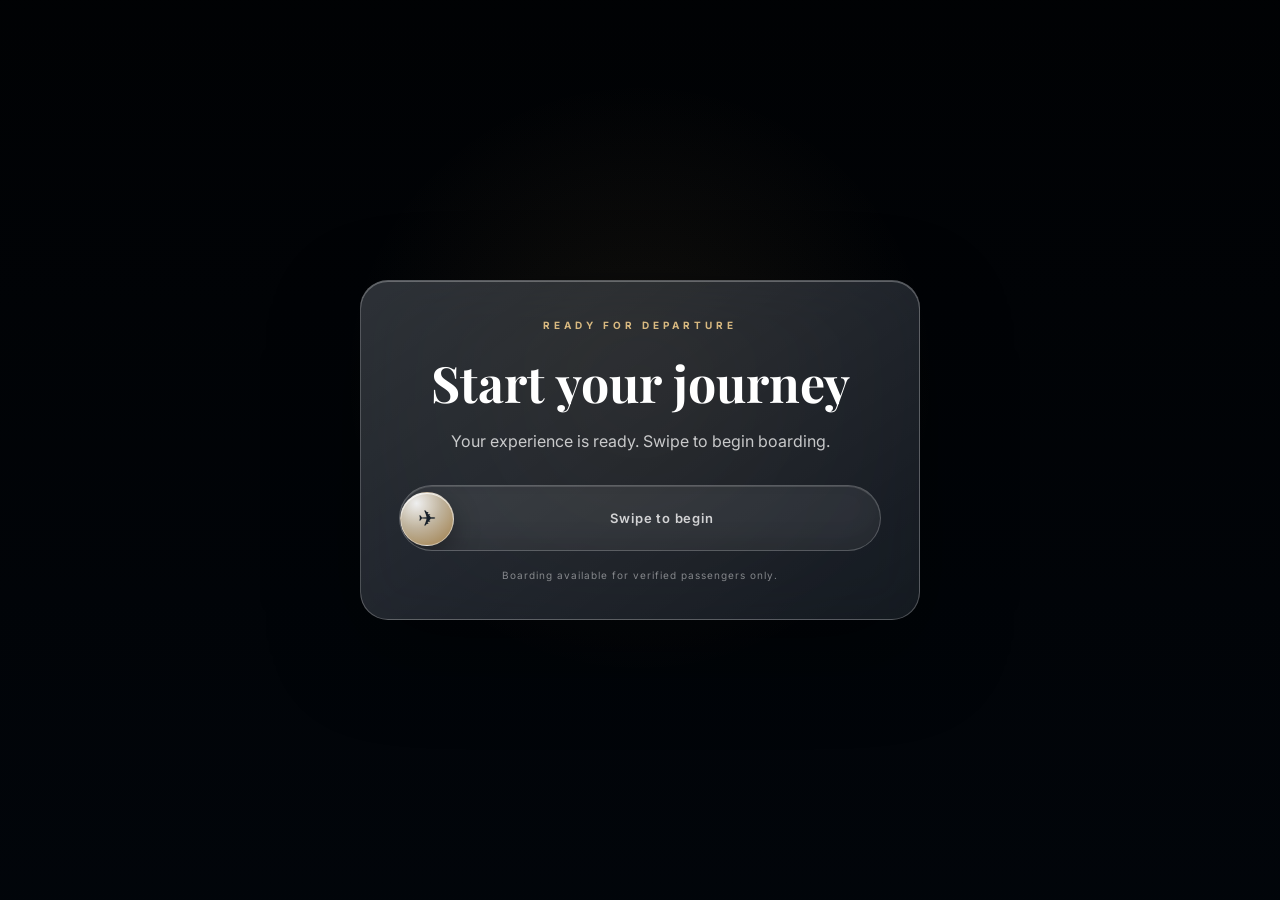
==== commit b0ed088a: "Add files via upload" ====
--- a/index.html
+++ b/index.html
@@ -274,7 +274,7 @@
 
     <h1>
         One Trip.<br>
-        Two Countries.<br>
+        Four European Cities.<br>
         Countless Stories.
     </h1>
 
@@ -286,30 +286,40 @@
         One unforgettable itinerary.
     </p>
 
-    <div class="route">
-
+    <div class="route europe-route">
         <span>🇮🇳 India</span>
-
         <span class="arrow">→</span>
-
         <span>🇬🇧 London</span>
-
         <span class="arrow">→</span>
-
-        <span>🇯🇵 Japan</span>
-
+        <span>🇨🇿 Prague</span>
+        <span class="arrow">→</span>
+        <span>🇭🇺 Budapest</span>
+        <span class="arrow">→</span>
+        <span>🇳🇱 Amsterdam</span>
+        <span class="arrow">→</span>
+        <span>🇮🇳 India</span>
     </div>
 
     <div class="journey-card">
 
         <div class="journey-item">
-            <span class="journey-title">Phase 01</span>
-            <span class="journey-text">Case Studies & Meetings 🇬🇧</span>
+            <span class="journey-title">Phase 01 · 6 Days</span>
+            <span class="journey-text">London : Office Mission & Exploration 🇬🇧</span>
         </div>
 
         <div class="journey-item">
-            <span class="journey-title">Phase 02</span>
-            <span class="journey-text">Sushi, Shrines & Side Quests 🇯🇵</span>
+            <span class="journey-title">Phase 02 · 3 Days</span>
+            <span class="journey-text">Prague : Castles, Bridges & Old Town 🇨🇿</span>
+        </div>
+
+        <div class="journey-item">
+            <span class="journey-title">Phase 03 · 3 Days</span>
+            <span class="journey-text">Budapest : Thermal Caves & Danube Nights 🇭🇺</span>
+        </div>
+
+        <div class="journey-item">
+            <span class="journey-title">Phase 04 · 3 Days</span>
+            <span class="journey-text">Amsterdam : Museums & Twilight Vibes 🇳🇱</span>
         </div>
 
     </div>
@@ -853,7 +863,7 @@
                     <div class="countdown-heading">
                         <div>
                             <span class="countdown-eyebrow">NEXT DEPARTURE</span>
-                            <strong>India → London → Japan</strong>
+                            <strong>India → London → Prague → Budapest → Amsterdam</strong>
                         </div>
 
                         <span class="countdown-status" id="countdownStatus">
@@ -905,12 +915,12 @@
 
                 <div>
                     ROUTE
-                    <strong>India 🇮🇳 → London 🇬🇧 → Japan 🇯🇵</strong>
+                    <strong>India 🇮🇳 → London 🇬🇧 → Prague 🇨🇿 → Budapest 🇭🇺 → Amsterdam 🇳🇱</strong>
                 </div>
 
                 <div>
                     MISSION
-                    <strong>Case Study First. Sushi Later. 🍣</strong>
+                    <strong>Office Mission First. Europe Adventure Next. ✈️</strong>
                 </div>
 
                 <div>
@@ -928,7 +938,7 @@
             <p class="barcode boarding-barcode">
                 || ||| || |||| || |
                 <br>
-                PBA-2026-LON-JPN
+                PBA-2026-EUROTOUR
             </p>
 
             <p class="final-message">
@@ -970,47 +980,47 @@
                     <span class="itinerary-day">DAY 01</span>
                     <div>
                         <strong>India → London</strong>
-                        <p>Departure, arrival, hotel check-in and rest.</p>
+                        <p>Departure, arrival, hotel check-in and recovery from the flight.</p>
                     </div>
                 </article>
 
                 <article class="itinerary-item">
-                    <span class="itinerary-day">DAY 02–03</span>
+                    <span class="itinerary-day">DAY 02–04</span>
                     <div>
-                        <strong>London Case Study Mission</strong>
-                        <p>Meetings, school visits and psychology case-study activities.</p>
+                        <strong>London Office & Case Study Mission</strong>
+                        <p>Office work, meetings, school visits and psychology case-study activities.</p>
                     </div>
                 </article>
 
                 <article class="itinerary-item">
-                    <span class="itinerary-day">DAY 04–05</span>
+                    <span class="itinerary-day">DAY 05–06</span>
                     <div>
                         <strong>London Exploration</strong>
-                        <p>City sightseeing followed by the evening flight to Japan.</p>
+                        <p>Westminster, Tower Bridge, markets, neighbourhoods and a final London evening.</p>
                     </div>
                 </article>
 
                 <article class="itinerary-item">
-                    <span class="itinerary-day">DAY 06</span>
+                    <span class="itinerary-day">DAY 07–09</span>
                     <div>
-                        <strong>Arrival in Japan</strong>
-                        <p>Hotel check-in, local exploration and recovery from the flight.</p>
+                        <strong>Prague 🇨🇿</strong>
+                        <p>Charles Bridge, Prague Castle, Old Town Square, the Astronomical Clock and riverside walks.</p>
                     </div>
                 </article>
 
                 <article class="itinerary-item">
-                    <span class="itinerary-day">DAY 07–14</span>
+                    <span class="itinerary-day">DAY 10–12</span>
                     <div>
-                        <strong>Japan Adventure</strong>
-                        <p>Tokyo, shrines, food, shopping, side quests and unlimited photos.</p>
+                        <strong>Budapest 🇭🇺</strong>
+                        <p>Hungarian Parliament, Fisherman's Bastion, Buda Castle, thermal Caves and a Danube evening cruise.</p>
                     </div>
                 </article>
 
                 <article class="itinerary-item">
-                    <span class="itinerary-day">DAY 15</span>
+                    <span class="itinerary-day">DAY 13–15</span>
                     <div>
-                        <strong>Return Home</strong>
-                        <p>Final breakfast, airport transfer and return flight to India.</p>
+                        <strong>Amsterdam 🇳🇱 → India</strong>
+                        <p>Canal cruise, Jordaan, Rijksmuseum, an optional windmill side trip and the return journey to India.</p>
                     </div>
                 </article>
 
@@ -1021,7 +1031,7 @@
         <!-- GALLERY -->
         <div class="travel-panel" id="gallery-panel">
             <h1>GALLERY</h1>
-            <p class="portal-intro">Your London and Japan memories will appear here.</p>
+            <p class="portal-intro">Your London, Prague, Budapest and Amsterdam memories will appear here.</p>
 
             <section class="gallery-uploader">
                 <input type="file" id="galleryInput" accept="image/*" multiple hidden>
@@ -1133,10 +1143,26 @@
                     </label>
 
                     <label class="destination-option">
-                        <input type="radio" name="sideQuestDestination" value="japan">
+                        <input type="radio" name="sideQuestDestination" value="prague">
                         <span>
-                            <strong>Japan</strong>
-                            <small>🇯🇵 Anime, temples, views and side quests</small>
+                            <strong>Prague</strong>
+                            <small>🇨🇿 Castles, old streets and river views</small>
+                        </span>
+                    </label>
+
+                    <label class="destination-option">
+                        <input type="radio" name="sideQuestDestination" value="budapest">
+                        <span>
+                            <strong>Budapest</strong>
+                            <small>🇭🇺 Thermal Caves, Danube views and historic streets</small>
+                        </span>
+                    </label>
+
+                    <label class="destination-option">
+                        <input type="radio" name="sideQuestDestination" value="amsterdam">
+                        <span>
+                            <strong>Amsterdam</strong>
+                            <small>🇳🇱 Canals, museums and neighbourhoods</small>
                         </span>
                     </label>
                 </fieldset>
--- a/style.css
+++ b/style.css
@@ -3847,3 +3847,117 @@
     backface-visibility:hidden;
     -webkit-backface-visibility:hidden;
 }
+
+
+/* =========================================================
+   iPad / WebKit stability fixes
+   - GPU-based opening slider
+   - Reliable Boarding Pass repaint after tab changes
+========================================================= */
+
+/* Slider: avoid changing left/width during every pointer movement. */
+.journey-swipe {
+    contain: layout paint;
+    -webkit-user-select: none;
+    user-select: none;
+}
+
+.journey-swipe-fill {
+    width: 100% !important;
+    transform: scaleX(0);
+    transform-origin: left center;
+    will-change: transform;
+    transition: transform .24s ease-out;
+}
+
+.journey-swipe-handle {
+    left: 0 !important;
+    transform: translate3d(0, 0, 0);
+    will-change: transform;
+    backface-visibility: hidden;
+    -webkit-backface-visibility: hidden;
+    transition:
+        box-shadow .2s ease,
+        transform .24s ease-out;
+}
+
+.journey-swipe.is-dragging .journey-swipe-fill,
+.journey-swipe.is-dragging .journey-swipe-handle {
+    transition: none;
+}
+
+.journey-swipe.is-dragging .journey-swipe-handle {
+    cursor: grabbing;
+}
+
+/* Preserve the original slight enlargement without replacing translation. */
+.journey-swipe.is-dragging .journey-swipe-handle::after {
+    content: "";
+}
+
+/* Once the initial reveal has played, prevent WebKit from returning these
+   elements to their pre-animation opacity after a tab switch. */
+.ticket-content.portal-reveal-complete .boarding-details,
+.ticket-content.portal-reveal-complete .boarding-barcode {
+    opacity: 1 !important;
+    transform: none !important;
+    animation: none !important;
+}
+
+/* A short-lived class used only to force an iPad/WebKit repaint. */
+.travel-panel.webkit-repaint {
+    -webkit-transform: translateZ(0);
+    transform: translateZ(0);
+    backface-visibility: hidden;
+    -webkit-backface-visibility: hidden;
+}
+
+/* iPad/WebKit compositing support for the Boarding Pass content. */
+@supports (-webkit-touch-callout: none) {
+    #boarding-panel,
+    #boarding-panel .boarding-details,
+    #boarding-panel .boarding-barcode,
+    #boarding-panel .boarding-pass-heading,
+    #boarding-panel .countdown-approval-wrap {
+        backface-visibility: hidden;
+        -webkit-backface-visibility: hidden;
+    }
+}
+
+
+/* EUROPE BACKUP ITINERARY */
+.europe-route {
+    flex-wrap: wrap;
+    gap: 12px 16px;
+    font-size: 18px;
+}
+
+.europe-route span:not(.arrow) {
+    white-space: nowrap;
+}
+
+.destination-selector {
+    grid-template-columns: repeat(2, minmax(0, 1fr));
+}
+
+@media (min-width: 900px) {
+    .boarding-card {
+        max-width: 820px;
+    }
+}
+
+@media (max-width: 600px) {
+    .europe-route {
+        gap: 9px;
+        font-size: 15px;
+    }
+
+    .journey-item {
+        align-items: flex-start;
+        gap: 12px;
+    }
+
+    .journey-title {
+        min-width: 92px;
+    }
+}
